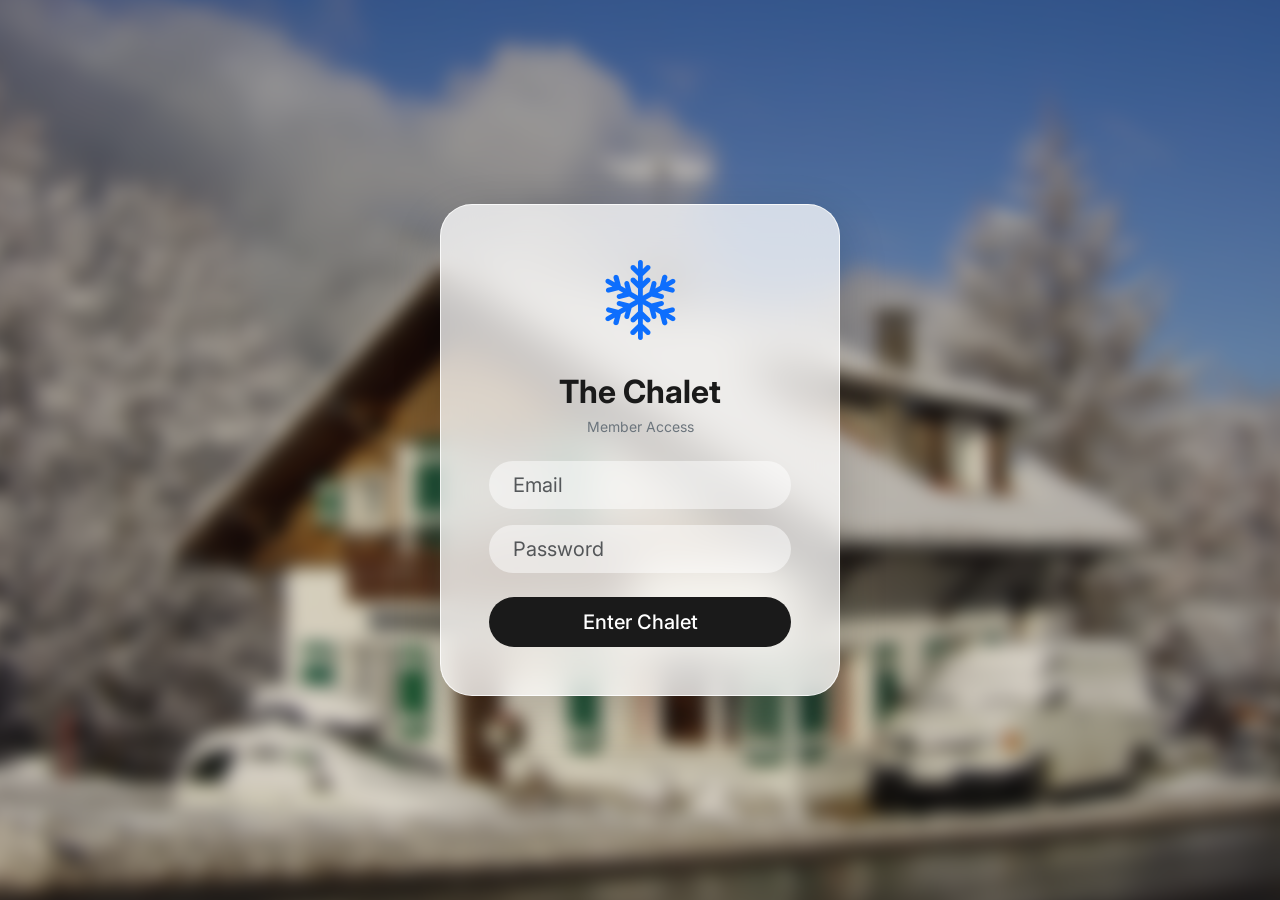
==== index.html @ aeef3623 "Added photos Added photos, formatted css" ====
<!DOCTYPE html>
<html lang="en">
<head>
    <meta charset="UTF-8">
    <meta name="viewport" content="width=device-width, initial-scale=1.0">
    <title>Chalet Manager</title>
    <link href="https://fonts.googleapis.com/css2?family=Inter:wght@300;400;600;800&display=swap" rel="stylesheet">
    <link href="https://cdn.jsdelivr.net/npm/bootstrap@5.3.2/dist/css/bootstrap.min.css" rel="stylesheet">
    <link rel="stylesheet" href="https://cdn.jsdelivr.net/npm/bootstrap-icons@1.11.1/font/bootstrap-icons.css">
    <script src='https://cdn.jsdelivr.net/npm/fullcalendar@6.1.10/index.global.min.js'></script>
    <link rel="stylesheet" href="style.css">
</head>
<body>

    <div id="login-screen" class="d-flex flex-column justify-content-center align-items-center min-vh-100">
        <div class="glass-panel p-5 rounded-5 shadow-lg text-center" style="max-width: 400px; width: 90%;">
            <div class="mb-4"><i class="bi bi-snow2 display-1 text-primary"></i></div>
            <h2 class="fw-bold mb-1">The Chalet</h2>
            <p class="text-secondary mb-4 small">Member Access</p>
            <form id="login-form">
                <input type="email" class="form-control form-control-lg border-0 bg-white bg-opacity-50 mb-3 rounded-pill px-4" id="loginEmail" placeholder="Email" required>
                <input type="password" class="form-control form-control-lg border-0 bg-white bg-opacity-50 mb-4 rounded-pill px-4" id="loginPassword" placeholder="Password" required>
                <button type="submit" class="btn btn-premium w-100 btn-lg">Enter Chalet</button>
            </form>
        </div>
    </div>

    <div id="dashboard" class="d-none min-vh-100 d-flex flex-column">
        
        <nav class="navbar navbar-expand-lg chalet-navbar sticky-top px-4 py-3 shadow-sm">
            <div class="container-fluid">
                <a class="navbar-brand fw-bold d-flex align-items-center gap-2" href="#">
                    <i class="bi bi-house-door-fill text-success"></i><span>The Chalet</span>
                </a>
                <button class="navbar-toggler border-0" type="button" data-bs-toggle="collapse" data-bs-target="#navbarNav">
                    <span class="navbar-toggler-icon"></span>
                </button>
                <div class="collapse navbar-collapse justify-content-end" id="navbarNav">
                    <ul class="navbar-nav align-items-center gap-3">
                        <li class="nav-item"><a class="nav-link active fw-bold" href="#" data-section="home">Home</a></li>
                        <li class="nav-item"><a class="nav-link fw-bold" href="#" data-section="issues">Board</a></li>
                        <li class="nav-item"><a class="nav-link fw-bold" href="#" data-section="calendar">Calendar</a></li>
                        <li class="nav-item"><a class="nav-link fw-bold" href="#" data-section="stock">Stockroom</a></li>
                        <li class="nav-item"><a class="nav-link fw-bold" href="#" data-section="gallery">Gallery</a></li>
                        <li class="nav-item d-none d-lg-block text-secondary small" id="user-display-email"></li>
                        <li class="nav-item"><button id="logout-button" class="btn btn-outline-dark rounded-pill px-4 btn-sm">Logout</button></li>
                    </ul>
                </div>
            </div>
        </nav>

        <main class="flex-grow-1 p-3 p-md-5">
            <div class="container-xl">
                
                <section id="home-section" class="dashboard-section active fade-in py-2">
                    <div class="hero-banner mb-5">
                        <div class="hero-bg-img"></div>
                        <div class="hero-content p-5">
                            <span class="badge bg-white bg-opacity-25 text-white border border-white border-opacity-50 rounded-pill px-3 py-2 mb-3 backdrop-blur">
                                <i class="bi bi-house-heart-fill me-2"></i>FAMILY PORTAL
                            </span>
                            <h1 class="display-4 fw-bold mb-2" id="welcome-title">Welcome Home.</h1>
                            <p class="lead opacity-75" style="max-width: 500px;">Check the house status, plan your next trip, or report an issue. The mountains are calling.</p>
                        </div>
                    </div>

                    <h5 class="fw-bold text-secondary mb-3 px-2">At a Glance</h5>
                    <div class="row g-4 mb-5">
                        <div class="col-md-6 col-lg-4">
                            <div class="card h-100 glass-panel border-0 cursor-pointer p-2 rounded-5" onclick="document.querySelector('[data-section=\'calendar\']').click()">
                                <div class="card-body p-4">
                                    <div class="widget-icon-box widget-trip"><i class="bi bi-calendar-event-fill"></i></div>
                                    <div id="widget-next-trip"><div class="spinner-border spinner-border-sm text-secondary" role="status"></div></div>
                                </div>
                            </div>
                        </div>

                        <div class="col-md-6 col-lg-4">
                            <div class="card h-100 glass-panel border-0 cursor-pointer p-2 rounded-5" onclick="document.querySelector('[data-section=\'stock\']').click()">
                                <div class="card-body p-4">
                                    <div class="widget-icon-box widget-stock"><i class="bi bi-box-seam-fill"></i></div>
                                    <div id="widget-status"><div class="spinner-border spinner-border-sm text-secondary" role="status"></div></div>
                                </div>
                            </div>
                        </div>

                        <div class="col-md-6 col-lg-4">
                            <div class="card h-100 glass-panel border-0 cursor-pointer p-2 rounded-5" onclick="document.querySelector('[data-section=\'issues\']').click()">
                                <div class="card-body p-4">
                                    <div class="widget-icon-box widget-issue"><i class="bi bi-tools"></i></div>
                                    <div id="widget-issues"><div class="spinner-border spinner-border-sm text-secondary" role="status"></div></div>
                                </div>
                            </div>
                        </div>
                    </div>

                    <div class="row g-4">
                        <div class="col-lg-8">
                            <div class="card glass-panel border-0 h-100 rounded-5 p-2">
                                <div class="card-body p-4">
                                    <div class="d-flex align-items-center gap-3 mb-4">
                                        <div class="bg-success bg-opacity-10 text-success rounded-circle p-2"><i class="bi bi-wifi fs-4"></i></div>
                                        <h4 class="fw-bold m-0">WiFi & Access</h4>
                                    </div>
                                    <div class="row g-3">
                                        <div class="col-md-6">
                                            <div class="bg-white bg-opacity-50 rounded-4 p-3 border border-white">
                                                <div class="small fw-bold text-secondary mb-1">NETWORK</div>
                                                <div class="fs-5 fw-bold text-dark">Chalet_Guest_5G</div>
                                            </div>
                                        </div>
                                        <div class="col-md-6">
                                            <div class="bg-white bg-opacity-50 rounded-4 p-3 border border-white d-flex justify-content-between align-items-center">
                                                <div>
                                                    <div class="small fw-bold text-secondary mb-1">PASSWORD</div>
                                                    <div class="fs-5 fw-bold font-monospace text-dark">Mountains2024!</div>
                                                </div>
                                                <button class="btn btn-white shadow-sm rounded-circle" onclick="navigator.clipboard.writeText('Mountains2024!')"><i class="bi bi-clipboard"></i></button>
                                            </div>
                                        </div>
                                    </div>
                                </div>
                            </div>
                        </div>

                        <div class="col-lg-4">
                            <div class="card shadow-sm border-0 h-100 rounded-5 overflow-hidden text-white" style="position: relative;">
                                <div style="position: absolute; top:0; left:0; width:100%; height:100%; background: url('photos/chalet2.jpg') center/cover;"></div>
                                <div style="position: absolute; top:0; left:0; width:100%; height:100%; background: linear-gradient(to top, rgba(0,0,0,0.8) 0%, rgba(0,0,0,0) 50%);"></div>
                                <div class="card-body p-4 d-flex flex-column justify-content-end" style="position: relative; z-index: 2;">
                                    <div class="bg-white rounded-circle d-flex align-items-center justify-content-center mb-3 shadow-sm" style="width: 48px; height: 48px;">
                                        <i class="bi bi-images fs-5 text-dark"></i>
                                    </div>
                                    <h3 class="fw-bold mb-1" style="text-shadow: 0 2px 4px rgba(0,0,0,0.5);">Family Gallery</h3>
                                    <p class="small opacity-75 mb-3">Relive the best moments from past trips.</p>
                                    <button class="btn btn-white text-dark rounded-pill fw-bold w-100" onclick="document.querySelector('[data-section=\'gallery\']').click()">Open Gallery</button>
                                </div>
                            </div>
                        </div>
                    </div>
                </section>

                <section id="issues-section" class="dashboard-section d-none fade-in">
                    <div class="d-flex justify-content-between align-items-center mb-5 glass-panel p-4 rounded-4">
                        <div><h2 class="fw-bold m-0">Community Board</h2><p class="text-secondary m-0 small">Vote on what matters most.</p></div>
                        <button class="btn btn-premium" data-bs-toggle="modal" data-bs-target="#addIssueModal"><i class="bi bi-plus-lg me-2"></i>New Report</button>
                    </div>
                    <div id="complaints-list" class="row g-4"></div>
                </section>

                <section id="calendar-section" class="dashboard-section d-none fade-in">
                    <div class="glass-panel p-4 rounded-5">
                        <div class="d-flex justify-content-between align-items-center mb-4">
                            <div><h2 class="fw-bold m-0">Trip Planner</h2><p class="text-secondary m-0 small">Click any trip to see details or edit.</p></div>
                            <button class="btn btn-premium" data-bs-toggle="modal" data-bs-target="#addTripModal"><i class="bi bi-calendar-plus me-2"></i>Book Dates</button>
                        </div>
                        <div id='calendar' class="bg-white rounded-4 p-3 shadow-sm"></div>
                    </div>
                </section>

                <section id="stock-section" class="dashboard-section d-none fade-in">
                    <div class="glass-panel p-4 rounded-5 mb-4 d-flex justify-content-between align-items-center flex-wrap gap-3">
                        <div>
                            <h2 class="fw-bold m-0">The Stockroom</h2>
                            <p class="text-secondary m-0 small">Update status and sign-off before leaving.</p>
                        </div>
                        <button id="btn-publish-report" onclick="window.publishHandover()" class="btn btn-dark rounded-pill px-4 py-2 shadow-sm" disabled>
                            <i class="bi bi-file-earmark-check me-2"></i>Sign-Off & Publish Report
                        </button>
                    </div>

                    <div id="readOnlyBanner" class="alert alert-warning border-0 bg-warning bg-opacity-10 text-warning-emphasis d-flex align-items-center gap-2 mb-4 d-none">
                        <i class="bi bi-lock-fill"></i>
                        <span class="small fw-bold">View Only. You must be checked-in on the Calendar to edit stock.</span>
                    </div>

                    <div class="row g-4 mb-5">
                        <div class="col-md-6">
                            <div class="card h-100 shadow-sm glass-panel border-0">
                                <div class="card-body p-4">
                                    <div class="d-flex align-items-center gap-3 mb-3">
                                        <div class="bg-primary bg-opacity-10 p-3 rounded-circle text-primary"><i class="bi bi-basket-fill fs-4"></i></div>
                                        <h4 class="fw-bold m-0">Laundry</h4>
                                    </div>
                                    <div class="form-check form-switch mb-3">
                                        <input class="form-check-input" type="checkbox" id="laundryToggle" style="width: 3em; height: 1.5em;" disabled>
                                        <label class="form-check-label ms-2 fw-bold pt-1" for="laundryToggle">Dirty Laundry Left?</label>
                                    </div>
                                    <div id="laundryLocationBox" class="d-none">
                                        <label class="small text-secondary fw-bold mb-1">WHERE IS IT?</label>
                                        <input type="text" id="laundryLocation" onchange="window.saveLaundry()" class="form-control bg-light border-0 rounded-4 p-3" placeholder="e.g. Blue bag in the hallway..." disabled>
                                    </div>
                                    <div id="laundryCleanMsg" class="text-success small fw-bold mt-2">
                                        <i class="bi bi-check-circle me-1"></i> No dirty laundry. House is clean.
                                    </div>
                                </div>
                            </div>
                        </div>

                        <div class="col-md-6">
                            <div class="card h-100 shadow-sm glass-panel border-0">
                                <div class="card-body p-4">
                                    <div class="d-flex align-items-center gap-3 mb-3">
                                        <div class="bg-success bg-opacity-10 p-3 rounded-circle text-success"><i class="bi bi-cup-hot-fill fs-4"></i></div>
                                        <h4 class="fw-bold m-0">Arrival Basics</h4>
                                    </div>
                                    <div class="d-flex gap-2 mb-3">
                                        <button onclick="window.togglePantry('tea')" id="btn-tea" class="btn btn-light flex-grow-1 py-2 rounded-4 border-0 shadow-sm text-secondary" disabled>
                                            <i class="bi bi-cup-hot me-1"></i> Tea/Coffee
                                        </button>
                                        <button onclick="window.togglePantry('meal')" id="btn-meal" class="btn btn-light flex-grow-1 py-2 rounded-4 border-0 shadow-sm text-secondary" disabled>
                                            <i class="bi bi-egg-fried me-1"></i> 1 Meal
                                        </button>
                                    </div>
                                    <label class="small text-secondary fw-bold mb-1">FOOD DETAILS</label>
                                    <textarea id="pantryDetails" onblur="window.savePantry()" class="form-control bg-light border-0 rounded-4 p-3 small" rows="2" placeholder="e.g. 500g Pasta, Tomato Sauce, 1L Milk..." disabled></textarea>
                                </div>
                            </div>
                        </div>

                        <div class="col-12">
                            <div class="card shadow-sm glass-panel border-0">
                                <div class="card-body p-4">
                                    <h5 class="fw-bold mb-4">Household Essentials</h5>
                                    <div class="row g-3" id="essentials-grid"></div>
                                </div>
                            </div>
                        </div>
                    </div>

                    <h4 class="fw-bold mb-3 px-2 mt-5">Previous Handovers</h4>
                    <div class="stream-wrapper position-relative">
                        <button id="scrollLeftBtn" class="scroll-btn left hidden" onclick="window.scrollStream(-1)">
                            <i class="bi bi-chevron-left text-dark"></i>
                        </button>
                        <div id="handover-list" class="card-stream-container"></div>
                        <button id="scrollRightBtn" class="scroll-btn right" onclick="window.scrollStream(1)">
                            <i class="bi bi-chevron-right text-dark"></i>
                        </button>
                    </div>
                </section>

                <section id="gallery-section" class="dashboard-section d-none fade-in">
                    <div class="glass-panel p-4 rounded-5 mb-3 d-flex justify-content-between align-items-center flex-wrap gap-3">
                        <div>
                            <h2 class="fw-bold m-0">Family Moments</h2>
                            <p class="text-secondary m-0 small">The best memories from the mountains.</p>
                        </div>
                        <a href="https://www.dropbox.com/" target="_blank" class="btn btn-premium rounded-pill px-4">
                            <i class="bi bi-cloud-arrow-down-fill me-2"></i>Full Archive
                        </a>
                    </div>

                    <div class="gallery-grid">
                        
                        <div class="gallery-item" onclick="openLightbox('photos/IMG_1047.jpg', '')">
                            <img src="photos/IMG_1047.jpg" alt="Gallery Photo" loading="lazy">
                            <div class="gallery-overlay"><i class="bi bi-arrows-angle-expand fs-2 text-white drop-shadow"></i></div>
                        </div>

                        <div class="gallery-item" onclick="openLightbox('photos/Sue+Alex.jpg', '')">
                            <img src="photos/Sue+Alex.jpg" alt="Gallery Photo" loading="lazy">
                            <div class="gallery-overlay"><i class="bi bi-arrows-angle-expand fs-2 text-white drop-shadow"></i></div>
                        </div>

                        <div class="gallery-item" onclick="openLightbox('photos/Cheers.jpg', '')">
                            <img src="photos/Cheers.jpg" alt="Gallery Photo" loading="lazy">
                            <div class="gallery-overlay"><i class="bi bi-arrows-angle-expand fs-2 text-white drop-shadow"></i></div>
                        </div>

                        <div class="gallery-item" onclick="openLightbox('photos/DSC01510.jpg', '')">
                            <img src="photos/DSC01510.jpg" alt="Gallery Photo" loading="lazy">
                            <div class="gallery-overlay"><i class="bi bi-arrows-angle-expand fs-2 text-white drop-shadow"></i></div>
                        </div>

                        <div class="gallery-item" onclick="openLightbox('photos/5_boys_on_sofa.jpg', '')">
                            <img src="photos/5_boys_on_sofa.jpg" alt="Gallery Photo" loading="lazy">
                            <div class="gallery-overlay"><i class="bi bi-arrows-angle-expand fs-2 text-white drop-shadow"></i></div>
                        </div>

                        <div class="gallery-item" onclick="openLightbox('photos/IMG_6524.jpg', '')">
                            <img src="photos/IMG_6524.jpg" alt="Gallery Photo" loading="lazy">
                            <div class="gallery-overlay"><i class="bi bi-arrows-angle-expand fs-2 text-white drop-shadow"></i></div>
                        </div>

                        <div class="gallery-item" onclick="openLightbox('photos/P7260028.jpg', '')">
                            <img src="photos/P7260028.jpg" alt="Gallery Photo" loading="lazy">
                            <div class="gallery-overlay"><i class="bi bi-arrows-angle-expand fs-2 text-white drop-shadow"></i></div>
                        </div>

                        <div class="gallery-item" onclick="openLightbox('photos/IMG_3386.jpg', '')">
                            <img src="photos/IMG_3386.jpg" alt="Gallery Photo" loading="lazy">
                            <div class="gallery-overlay"><i class="bi bi-arrows-angle-expand fs-2 text-white drop-shadow"></i></div>
                        </div>

                        <div class="gallery-item" onclick="openLightbox('photos/2_little_monkeys.jpg', '')">
                            <img src="photos/2_little_monkeys.jpg" alt="Gallery Photo" loading="lazy">
                            <div class="gallery-overlay"><i class="bi bi-arrows-angle-expand fs-2 text-white drop-shadow"></i></div>
                        </div>

                        <div class="gallery-item" onclick="openLightbox('photos/Xmas3.jpg', '')">
                            <img src="photos/Xmas3.jpg" alt="Gallery Photo" loading="lazy">
                            <div class="gallery-overlay"><i class="bi bi-arrows-angle-expand fs-2 text-white drop-shadow"></i></div>
                        </div>

                        <div class="gallery-item" onclick="openLightbox('photos/DSC01992.jpg', '')">
                            <img src="photos/DSC01992.jpg" alt="Gallery Photo" loading="lazy">
                            <div class="gallery-overlay"><i class="bi bi-arrows-angle-expand fs-2 text-white drop-shadow"></i></div>
                        </div>

                        <div class="gallery-item" onclick="openLightbox('photos/P4070399.jpg', '')">
                            <img src="photos/P4070399.jpg" alt="Gallery Photo" loading="lazy">
                            <div class="gallery-overlay"><i class="bi bi-arrows-angle-expand fs-2 text-white drop-shadow"></i></div>
                        </div>

                        <div class="gallery-item" onclick="openLightbox('photos/IMG_3560.jpg', '')">
                            <img src="photos/IMG_3560.jpg" alt="Gallery Photo" loading="lazy">
                            <div class="gallery-overlay"><i class="bi bi-arrows-angle-expand fs-2 text-white drop-shadow"></i></div>
                        </div>

                        <div class="gallery-item" onclick="openLightbox('photos/11A_0015.jpg', '')">
                            <img src="photos/11A_0015.jpg" alt="Gallery Photo" loading="lazy">
                            <div class="gallery-overlay"><i class="bi bi-arrows-angle-expand fs-2 text-white drop-shadow"></i></div>
                        </div>

                        <div class="gallery-item" onclick="openLightbox('photos/Picnic3.jpg', '')">
                            <img src="photos/Picnic3.jpg" alt="Gallery Photo" loading="lazy">
                            <div class="gallery-overlay"><i class="bi bi-arrows-angle-expand fs-2 text-white drop-shadow"></i></div>
                        </div>

                        <div class="gallery-item" onclick="openLightbox('photos/P1020435.jpg', '')">
                            <img src="photos/P1020435.jpg" alt="Gallery Photo" loading="lazy">
                            <div class="gallery-overlay"><i class="bi bi-arrows-angle-expand fs-2 text-white drop-shadow"></i></div>
                        </div>

                        <div class="gallery-item" onclick="openLightbox('photos/IMG_6538.jpg', '')">
                            <img src="photos/IMG_6538.jpg" alt="Gallery Photo" loading="lazy">
                            <div class="gallery-overlay"><i class="bi bi-arrows-angle-expand fs-2 text-white drop-shadow"></i></div>
                        </div>

                        <div class="gallery-item" onclick="openLightbox('photos/DSC02026.jpg', '')">
                            <img src="photos/DSC02026.jpg" alt="Gallery Photo" loading="lazy">
                            <div class="gallery-overlay"><i class="bi bi-arrows-angle-expand fs-2 text-white drop-shadow"></i></div>
                        </div>

                    </div>
                </section>

            </div> </main>
    </div>

    <div class="modal fade" id="addTripModal" tabindex="-1" aria-hidden="true">
        <div class="modal-dialog modal-dialog-centered">
            <div class="modal-content border-0 shadow-lg rounded-5 glass-panel bg-white">
                <div class="modal-header border-0 pb-0 pt-4 px-4">
                    <h4 class="modal-title fw-bold">Plan a Trip</h4>
                    <button type="button" class="btn-close" data-bs-dismiss="modal"></button>
                </div>
                <div class="modal-body p-4">
                    <form id="booking-form">
                        <div class="mb-3"><label class="form-label small fw-bold text-secondary">WHO IS GOING?</label><input type="text" class="form-control bg-light border-0 rounded-4 p-3" id="tripTitle" placeholder="e.g. Thomas + 4 Friends" required></div>
                        <div class="row g-2 mb-3">
                            <div class="col-6"><label class="form-label small fw-bold text-secondary">ARRIVAL DATE</label><input type="date" class="form-control bg-light border-0 rounded-4 p-3" id="tripStart" required></div>
                            <div class="col-6"><label class="form-label small fw-bold text-secondary">DEPARTURE DATE</label><input type="date" class="form-control bg-light border-0 rounded-4 p-3" id="tripEnd" required></div>
                        </div>
                        <div class="mb-3"><label class="form-label small fw-bold text-secondary">ARRIVAL TIME (e.g. 14:00)</label><input type="text" class="form-control bg-light border-0 rounded-4 p-3" id="tripArrival" placeholder="14:00"></div>
                        <div class="mb-4"><label class="form-label small fw-bold text-secondary">DEPARTURE TIME (e.g. 10:00)</label><input type="text" class="form-control bg-light border-0 rounded-4 p-3" id="tripDeparture" placeholder="10:00"></div>
                        <button type="submit" class="btn btn-premium w-100 rounded-4 py-3">Confirm Booking</button>
                    </form>
                </div>
            </div>
        </div>
    </div>

    <div class="modal fade" id="viewTripModal" tabindex="-1" aria-hidden="true">
        <div class="modal-dialog modal-dialog-centered">
            <div class="modal-content border-0 shadow-lg rounded-5 glass-panel bg-white">
                <div class="modal-header border-0 pb-0 pt-4 px-4">
                    <h4 class="modal-title fw-bold">Trip Details</h4>
                    <button type="button" class="btn-close" data-bs-dismiss="modal"></button>
                </div>
                <div class="modal-body p-4">
                    <div id="viewTripContent"></div>
                    <div id="tripControls" class="mt-4 pt-3 border-top d-none">
                        <button id="deleteTripBtn" class="btn btn-danger w-100 rounded-4">Cancel Trip (Delete)</button>
                    </div>
                </div>
            </div>
        </div>
    </div>

    <div class="modal fade" id="addIssueModal" tabindex="-1" aria-hidden="true">
        <div class="modal-dialog modal-dialog-centered">
            <div class="modal-content border-0 shadow-lg rounded-5 glass-panel bg-white">
                <div class="modal-header border-0 pb-0 pt-4 px-4"><h4 class="modal-title fw-bold">New Issue</h4><button type="button" class="btn-close" data-bs-dismiss="modal"></button></div>
                <div class="modal-body p-4">
                    <form id="complaint-form">
                        <div class="mb-3"><label class="form-label small fw-bold text-secondary">TITLE</label><input type="text" class="form-control bg-light border-0 rounded-4 p-3" id="complaintTitle" required></div>
                        <div class="mb-3"><label class="form-label small fw-bold text-secondary">PHOTO</label><input type="file" class="form-control bg-light border-0 rounded-4 p-3" id="complaintFile" accept="image/*"></div>
                        <div class="mb-3"><label class="form-label small fw-bold text-secondary">CATEGORY</label><select class="form-select bg-light border-0 rounded-4 p-3" id="complaintCategory" required><option value="Heating">Heating</option><option value="Plumbing">Plumbing</option><option value="Electrical">Electrical</option><option value="Other">Other</option></select></div>
                        <div class="mb-3"><label class="form-label small fw-bold text-secondary">DESCRIPTION</label><textarea class="form-control bg-light border-0 rounded-4 p-3" id="complaintDescription" rows="3" required></textarea></div>
                        <div class="form-check mb-4"><input class="form-check-input" type="checkbox" id="anonymousCheck"><label class="form-check-label text-secondary" for="anonymousCheck">Post Anonymously</label></div>
                        <button type="submit" class="btn btn-premium w-100 rounded-4 py-3">Publish Report</button>
                    </form>
                </div>
            </div>
        </div>
    </div>

    <div id="lightbox" class="lightbox-modal" onclick="closeLightbox()">
        <button class="lightbox-close"><i class="bi bi-x-lg"></i></button>
        <img id="lightbox-img" src="" alt="">
        <div id="lightbox-caption" class="lightbox-caption-text"></div>
    </div>

    <script src="https://cdn.jsdelivr.net/npm/bootstrap@5.3.2/dist/js/bootstrap.bundle.min.js"></script>
    <script type="module" src="./js/main.js"></script>
</body>
</html>
---- style.css ----
@import url('https://fonts.googleapis.com/css2?family=Inter:wght@300;400;500;600;800&display=swap');

:root {
    --glass-bg: rgba(255, 255, 255, 0.75);
    --glass-border: rgba(255, 255, 255, 0.8);
    --glass-shadow: 0 8px 32px 0 rgba(31, 38, 135, 0.07);
}

/* 1. GLOBAL BODY */
body {
    font-family: 'Inter', sans-serif;
    color: #1a1a1a;
    background: radial-gradient(circle at 0% 0%, #eef2f3, #e0e7ff);
    background-attachment: fixed;
    min-height: 100vh;
    position: relative;
    overflow-x: hidden;
}

/* 2. LOGIN SCREEN */
#login-screen { position: relative; overflow: hidden; min-height: 100vh; }

#login-screen::before {
    content: ""; position: absolute; top: 0; left: 0; width: 100%; height: 100%;
    background: url('photos/chalet2.jpg') no-repeat; background-position: 50% 90%; background-size: cover;
    filter: blur(8px); transform: scale(1.1); z-index: -1;
}

/* 3. REFINED GLASS UI */
.glass-panel {
    background: var(--glass-bg);
    backdrop-filter: blur(20px); -webkit-backdrop-filter: blur(20px);
    border: 1px solid var(--glass-border);
    box-shadow: var(--glass-shadow);
    transition: transform 0.2s ease, box-shadow 0.2s ease;
}

.glass-panel.cursor-pointer:hover {
    transform: translateY(-5px);
    background: rgba(255, 255, 255, 0.85);
    box-shadow: 0 15px 40px rgba(0,0,0,0.12);
    border-color: #fff;
}

/* Floating Navbar */
.chalet-navbar {
    background: rgba(255, 255, 255, 0.8) !important;
    backdrop-filter: blur(15px);
    border-bottom: 1px solid rgba(255,255,255,0.5);
    margin: 20px; border-radius: 24px;
    box-shadow: 0 4px 20px rgba(0,0,0,0.05);
}

/* Cleaner Hamburger Menu */
.navbar-toggler { border: none; padding: 0; }
.navbar-toggler:focus { box-shadow: none; }
.navbar-toggler-icon {
    background-image: url("data:image/svg+xml,%3csvg xmlns='http://www.w3.org/2000/svg' viewBox='0 0 30 30'%3e%3cpath stroke='rgba(0, 0, 0, 0.8)' stroke-linecap='round' stroke-miterlimit='10' stroke-width='2.5' d='M4 7h22M4 15h22M4 23h22'/%3e%3c/svg%3e");
}

.btn-premium { 
    background: #1a1a1a; color: white; border-radius: 50px; 
    padding: 10px 24px; font-weight: 500; border: none; transition: all 0.3s; 
}
.btn-premium:hover { background: #333; transform: scale(1.02); }

/* 4. HOME & HERO BANNER */
.hero-banner {
    position: relative; overflow: hidden; border-radius: 32px;
    color: white; background: #1a1a1a; box-shadow: 0 20px 40px -10px rgba(0,0,0,0.3);
}

.hero-bg-img {
    position: absolute; top: 0; left: 0; width: 100%; height: 100%;
    background: url('photos/chalet3.jpg') center/cover no-repeat;
    opacity: 0.6; transition: transform 10s ease;
    transform: scale(1.1) rotate(1.5deg); 
}

.hero-banner:hover .hero-bg-img { transform: scale(1.15) rotate(1.5deg); }

.hero-content {
    position: relative; z-index: 2;
    background: linear-gradient(to top, rgba(0,0,0,0.8), transparent);
}

/* Widget Colors */
.widget-icon-box {
    width: 50px; height: 50px; border-radius: 16px;
    display: flex; align-items: center; justify-content: center;
    font-size: 1.5rem; margin-bottom: 1rem;
}
.widget-trip { background: #e0f2fe; color: #0284c7; } 
.widget-stock { background: #fce7f3; color: #db2777; } 
.widget-issue { background: #fef3c7; color: #d97706; } 

/* 5. ISSUE CARDS */
.issue-card {
    border-radius: 24px;
    transition: transform 0.3s cubic-bezier(0.34, 1.56, 0.64, 1), box-shadow 0.3s ease;
    border: none; overflow: hidden;
    background: rgba(255, 255, 255, 0.85); backdrop-filter: blur(10px);
}
.issue-card:hover { transform: translateY(-5px); box-shadow: 0 20px 40px rgba(0,0,0,0.15); z-index: 10; }
.card-img-top { height: 220px; object-fit: cover; }
.photo-placeholder { height: 220px; background: linear-gradient(135deg, #e0e7ff 0%, #f3f4f6 100%); display: flex; align-items: center; justify-content: center; font-size: 3rem; color: #fff; }

/* 6. CALENDAR STYLES - THE "APPLE" OVERHAUL */
#calendar { 
    font-family: 'Inter', sans-serif; min-height: 700px;
    background: white; border-radius: 24px; padding: 20px;
    box-shadow: 0 10px 30px rgba(0,0,0,0.05);
}

.fc-header-toolbar { margin-bottom: 2rem !important; }
.fc-toolbar-title { font-weight: 800 !important; font-size: 1.75rem !important; letter-spacing: -0.03em; color: #1a1a1a; }
.fc-button-primary { 
    background-color: #f1f5f9 !important; color: #1a1a1a !important;
    border: none !important; border-radius: 12px !important; 
    text-transform: capitalize; padding: 10px 20px !important; font-weight: 600 !important; 
    box-shadow: none !important; transition: all 0.2s ease;
}
.fc-button-primary:hover { background-color: #e2e8f0 !important; }
.fc-button-active { background-color: #1a1a1a !important; color: white !important; }

.fc-theme-standard td, .fc-theme-standard th { border: none !important; border-bottom: 1px solid #f1f3f5 !important; }
.fc-theme-standard .fc-scrollgrid { border: none !important; }
.fc-scrollgrid-section-header td { border-bottom: none !important; }

.fc-col-header-cell-cushion { color: #9ca3af; font-weight: 700; text-transform: uppercase; font-size: 0.75rem; letter-spacing: 1px; padding: 20px 0 10px 0 !important; }
.fc-daygrid-day-frame { padding: 5px; min-height: 100px !important; }
.fc-daygrid-day-top { justify-content: center !important; flex-direction: row; }
.fc-daygrid-day-number { 
    color: #1a1a1a; font-weight: 600; font-size: 0.9rem;
    width: 32px; height: 32px; display: flex; align-items: center; justify-content: center;
    border-radius: 50%; margin-bottom: 4px;
}

.fc-day-today .fc-daygrid-day-number { background-color: #1a1a1a; color: white; }
.fc-day-today { background: transparent !important; }

.trip-event-main {
    border: none !important; border-radius: 6px !important; 
    box-shadow: 0 2px 5px rgba(0,0,0,0.05); padding: 6px 8px; 
    margin: 2px 4px !important; font-size: 0.8rem !important; font-weight: 600;
}
.fc-h-event { background: transparent; border: none; }
.logistics-event .fc-event-main { background: #f1f5f9; color: #475569; padding: 4px 8px; border-radius: 6px; }

/* 7. STOCKROOM - HORIZONTAL STREAM */
.stream-wrapper { position: relative; display: flex; align-items: center; }

.card-stream-container {
    display: flex; overflow-x: auto; padding: 1rem 5px 2rem 5px; 
    scroll-snap-type: x mandatory; scroll-behavior: smooth;
    -ms-overflow-style: none; scrollbar-width: none; 
}
.card-stream-container::-webkit-scrollbar { display: none; }

.report-card-wrapper {
    min-width: 450px; max-width: 450px;
    scroll-snap-align: start; flex-shrink: 0;
    margin-right: 20px; padding-bottom: 10px;
}

.scroll-btn {
    position: absolute; z-index: 100;
    width: 45px; height: 45px; border-radius: 50%;
    border: 1px solid rgba(0,0,0,0.1); background: white;
    box-shadow: 0 4px 12px rgba(0,0,0,0.15);
    display: flex; align-items: center; justify-content: center;
    cursor: pointer; transition: opacity 0.3s ease, transform 0.2s ease; opacity: 0.9;
}
.scroll-btn:hover { transform: scale(1.1); background: #f8f9fa; opacity: 1; }
.scroll-btn.left { left: -22px; }
.scroll-btn.right { right: -22px; }
.scroll-btn.hidden { opacity: 0; pointer-events: none; }

.pro-card {
    background: rgba(255, 255, 255, 0.9); backdrop-filter: blur(12px);
    transition: transform 0.3s ease, box-shadow 0.3s ease;
}
.pro-card:hover { transform: translateY(-5px); box-shadow: 0 15px 40px rgba(0,0,0,0.1); }

.pantry-note-box {
    background: #f8f9fa; border-radius: 16px; padding: 16px;
    font-size: 0.9rem; color: #495057; margin-top: 15px; line-height: 1.5; border: none;
}
.status-pill { display: inline-flex; align-items: center; gap: 8px; padding: 8px 16px; border-radius: 50px; font-weight: 700; font-size: 0.8rem; letter-spacing: 0.5px; text-transform: uppercase; }
.badge-pill-text { font-weight: 600; font-size: 0.8rem; padding: 6px 12px; border-radius: 20px; display: inline-flex; align-items: center; gap: 6px; }

/* --- GALLERY MASONRY (Pinterest Style) --- */
.gallery-grid {
    column-count: 3; 
    column-gap: 20px; /* Space between columns */
    margin-top: 20px; /* Tightens space to header */
}

.gallery-item {
    break-inside: avoid; /* Prevents split across columns */
    margin-bottom: 20px; /* Space between items vertically */
    position: relative; border-radius: 16px; overflow: hidden; cursor: pointer;
    background: #e9ecef; box-shadow: 0 4px 10px rgba(0,0,0,0.1);
    transition: transform 0.3s ease;
    -webkit-mask-image: -webkit-radial-gradient(white, black); /* Fix for webkit */
}

.gallery-item img {
    width: 100%; height: auto; /* KEY: Keeps original aspect ratio (No Cropping) */
    display: block; transition: transform 0.5s ease;
}

.gallery-item:hover { transform: translateY(-4px); box-shadow: 0 10px 25px rgba(0,0,0,0.15); }
.gallery-item:hover img { transform: scale(1.03); }

.gallery-overlay {
    position: absolute; top: 0; left: 0; width: 100%; height: 100%;
    background: rgba(0,0,0,0.1); opacity: 0; transition: opacity 0.3s ease;
    display: flex; align-items: center; justify-content: center;
}
.gallery-item:hover .gallery-overlay { opacity: 1; }

/* --- LIGHTBOX (Hidden by default) --- */
.lightbox-modal {
    position: fixed; top: 0; left: 0; width: 100%; height: 100%;
    background: rgba(0, 0, 0, 0.95); z-index: 9999;
    display: none; align-items: center; justify-content: center; flex-direction: column;
}

.lightbox-modal.active { display: flex; animation: fadeIn 0.2s; }
@keyframes fadeIn { from { opacity: 0; } to { opacity: 1; } }

.lightbox-modal img {
    max-width: 95vw; max-height: 90vh;
    border-radius: 4px; box-shadow: 0 0 50px rgba(0,0,0,0.5);
}

.lightbox-close {
    position: absolute; top: 30px; right: 30px;
    background: rgba(255,255,255,0.2); border: none; color: white;
    font-size: 1.5rem; width: 50px; height: 50px; border-radius: 50%; cursor: pointer;
}
.lightbox-caption-text { color: white; margin-top: 15px; font-size: 1.1rem; opacity: 0.8; }

/* 8. MOBILE OPTIMIZATIONS (Consolidated) */
@media (max-width: 768px) {
    /* Navbar */
    .chalet-navbar { margin: 10px; border-radius: 16px; }
    
    /* Hero */
    .hero-content { padding: 2rem !important; }
    h1.display-4 { font-size: 2.5rem; }

    /* Calendar */
    #calendar { padding: 10px; min-height: auto; }
    .fc-header-toolbar { flex-direction: column; gap: 15px; margin-bottom: 1.5rem !important; }
    .fc-toolbar-chunk { width: 100%; display: flex; justify-content: center; }
    .fc-col-header-cell-cushion { font-size: 0.65rem; letter-spacing: 0; }
    .logistics-event { display: none !important; }

    /* Stockroom */
    .report-card-wrapper { min-width: 85vw; max-width: 85vw; margin-right: 15px; }
    .card-stream-container { padding-left: 20px; padding-right: 20px; }
    .scroll-btn { display: none; } 

    /* Gallery Mobile */
    .gallery-grid { column-count: 1; } 

    /* General */
    .glass-panel { padding: 1rem !important; }
    .container-xl { padding-left: 15px !important; padding-right: 15px !important; }
}
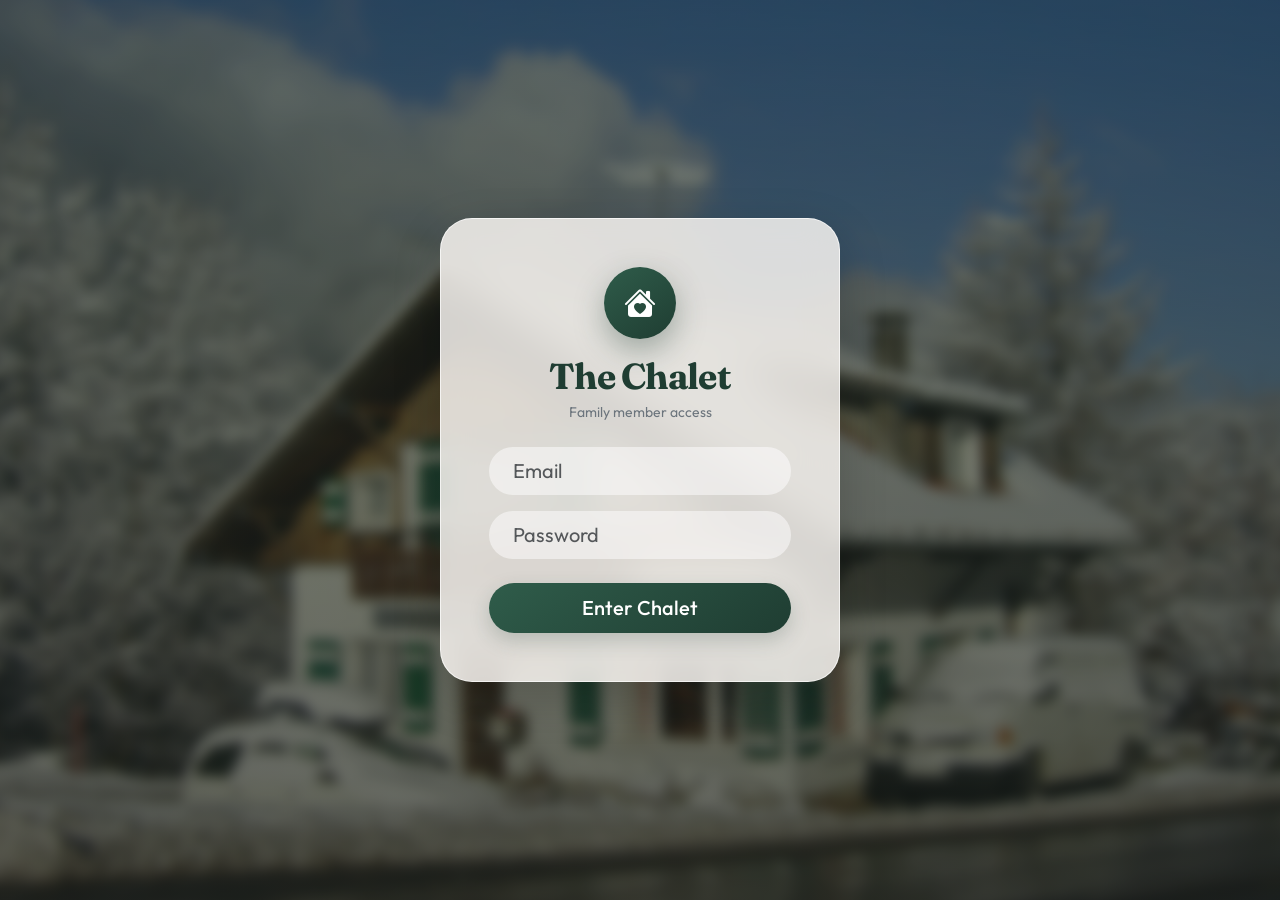
==== commit 0a165b08: "Ship branded emails, weather, and portal polish for family use. Adds Météo-France AROME weather for " ====
--- a/index.html
+++ b/index.html
@@ -3,20 +3,22 @@
 <head>
     <meta charset="UTF-8">
     <meta name="viewport" content="width=device-width, initial-scale=1.0">
-    <title>Chalet Manager</title>
-    <link href="https://fonts.googleapis.com/css2?family=Inter:wght@300;400;600;800&display=swap" rel="stylesheet">
+    <title>The Chalet</title>
+    <link href="https://fonts.googleapis.com/css2?family=Fraunces:opsz,wght@9..144,500;9..144,600;9..144,700&family=Outfit:wght@300;400;500;600;700&display=swap" rel="stylesheet">
     <link href="https://cdn.jsdelivr.net/npm/bootstrap@5.3.2/dist/css/bootstrap.min.css" rel="stylesheet">
     <link rel="stylesheet" href="https://cdn.jsdelivr.net/npm/bootstrap-icons@1.11.1/font/bootstrap-icons.css">
-    <script src='https://cdn.jsdelivr.net/npm/fullcalendar@6.1.10/index.global.min.js'></script>
+    <script src="https://cdn.jsdelivr.net/npm/fullcalendar@6.1.10/index.global.min.js"></script>
+    <script src="https://cdn.jsdelivr.net/npm/sweetalert2@11"></script>
+    <script src="https://cdn.jsdelivr.net/npm/browser-image-compression@2.0.2/dist/browser-image-compression.js"></script>
     <link rel="stylesheet" href="style.css">
 </head>
 <body>
 
     <div id="login-screen" class="d-flex flex-column justify-content-center align-items-center min-vh-100">
         <div class="glass-panel p-5 rounded-5 shadow-lg text-center" style="max-width: 400px; width: 90%;">
-            <div class="mb-4"><i class="bi bi-snow2 display-1 text-primary"></i></div>
+            <div class="login-mark"><i class="bi bi-house-heart-fill"></i></div>
             <h2 class="fw-bold mb-1">The Chalet</h2>
-            <p class="text-secondary mb-4 small">Member Access</p>
+            <p class="text-secondary mb-4 small">Family member access</p>
             <form id="login-form">
                 <input type="email" class="form-control form-control-lg border-0 bg-white bg-opacity-50 mb-3 rounded-pill px-4" id="loginEmail" placeholder="Email" required>
                 <input type="password" class="form-control form-control-lg border-0 bg-white bg-opacity-50 mb-4 rounded-pill px-4" id="loginPassword" placeholder="Password" required>
@@ -29,20 +31,34 @@
         
         <nav class="navbar navbar-expand-lg chalet-navbar sticky-top px-4 py-3 shadow-sm">
             <div class="container-fluid">
-                <a class="navbar-brand fw-bold d-flex align-items-center gap-2" href="#">
-                    <i class="bi bi-house-door-fill text-success"></i><span>The Chalet</span>
+                <a class="navbar-brand fw-bold d-flex align-items-center gap-2" href="#" data-section="home">
+                    <i class="bi bi-house-door-fill"></i><span>The Chalet</span>
                 </a>
                 <button class="navbar-toggler border-0" type="button" data-bs-toggle="collapse" data-bs-target="#navbarNav">
                     <span class="navbar-toggler-icon"></span>
                 </button>
                 <div class="collapse navbar-collapse justify-content-end" id="navbarNav">
-                    <ul class="navbar-nav align-items-center gap-3">
-                        <li class="nav-item"><a class="nav-link active fw-bold" href="#" data-section="home">Home</a></li>
-                        <li class="nav-item"><a class="nav-link fw-bold" href="#" data-section="issues">Board</a></li>
-                        <li class="nav-item"><a class="nav-link fw-bold" href="#" data-section="calendar">Calendar</a></li>
-                        <li class="nav-item"><a class="nav-link fw-bold" href="#" data-section="stock">Stockroom</a></li>
-                        <li class="nav-item"><a class="nav-link fw-bold" href="#" data-section="gallery">Gallery</a></li>
-                        <li class="nav-item d-none d-lg-block text-secondary small" id="user-display-email"></li>
+                    <ul class="navbar-nav align-items-lg-center gap-1 gap-lg-2">
+                        <li class="nav-item">
+                            <a class="nav-link active fw-bold" href="#" data-section="home">Home</a>
+                        </li>
+                        <li class="nav-item dropdown">
+                            <a class="nav-link dropdown-toggle fw-bold" href="#" data-bs-toggle="dropdown" data-nav-group="stay" aria-expanded="false">Stay</a>
+                            <ul class="dropdown-menu dropdown-menu-end chalet-dropdown">
+                                <li><a class="dropdown-item" href="#" data-section="calendar"><i class="bi bi-calendar3 me-2"></i>Calendar</a></li>
+                                <li><a class="dropdown-item" href="#" data-section="weather"><i class="bi bi-cloud-sun me-2"></i>Weather</a></li>
+                                <li><a class="dropdown-item" href="#" data-section="stock"><i class="bi bi-box-seam me-2"></i>Stockroom</a></li>
+                            </ul>
+                        </li>
+                        <li class="nav-item dropdown">
+                            <a class="nav-link dropdown-toggle fw-bold" href="#" data-bs-toggle="dropdown" data-nav-group="family" aria-expanded="false">Family</a>
+                            <ul class="dropdown-menu dropdown-menu-end chalet-dropdown">
+                                <li><a class="dropdown-item" href="#" data-section="issues"><i class="bi bi-clipboard2-pulse me-2"></i>Board</a></li>
+                                <li><a class="dropdown-item" href="#" data-section="gallery"><i class="bi bi-images me-2"></i>Gallery</a></li>
+                                <li><a class="dropdown-item" href="#" data-section="leaderboard"><i class="bi bi-trophy me-2"></i>Leaderboard</a></li>
+                            </ul>
+                        </li>
+                        <li class="nav-item d-none d-lg-block text-secondary small ps-lg-2" id="user-display-email"></li>
                         <li class="nav-item"><button id="logout-button" class="btn btn-outline-dark rounded-pill px-4 btn-sm">Logout</button></li>
                     </ul>
                 </div>
@@ -64,9 +80,9 @@
                         </div>
                     </div>
 
-                    <h5 class="fw-bold text-secondary mb-3 px-2">At a Glance</h5>
+                    <p class="section-label mb-3 px-2">At a glance</p>
                     <div class="row g-4 mb-5">
-                        <div class="col-md-6 col-lg-4">
+                        <div class="col-md-6 col-lg-3">
                             <div class="card h-100 glass-panel border-0 cursor-pointer p-2 rounded-5" onclick="document.querySelector('[data-section=\'calendar\']').click()">
                                 <div class="card-body p-4">
                                     <div class="widget-icon-box widget-trip"><i class="bi bi-calendar-event-fill"></i></div>
@@ -75,7 +91,16 @@
                             </div>
                         </div>
 
-                        <div class="col-md-6 col-lg-4">
+                        <div class="col-md-6 col-lg-3">
+                            <div class="card h-100 glass-panel border-0 cursor-pointer p-2 rounded-5" onclick="document.querySelector('[data-section=\'weather\']').click()">
+                                <div class="card-body p-4">
+                                    <div class="widget-icon-box widget-weather"><i class="bi bi-cloud-sun-fill"></i></div>
+                                    <div id="widget-weather"><div class="spinner-border spinner-border-sm text-secondary" role="status"></div></div>
+                                </div>
+                            </div>
+                        </div>
+
+                        <div class="col-md-6 col-lg-3">
                             <div class="card h-100 glass-panel border-0 cursor-pointer p-2 rounded-5" onclick="document.querySelector('[data-section=\'stock\']').click()">
                                 <div class="card-body p-4">
                                     <div class="widget-icon-box widget-stock"><i class="bi bi-box-seam-fill"></i></div>
@@ -84,11 +109,46 @@
                             </div>
                         </div>
 
-                        <div class="col-md-6 col-lg-4">
+                        <div class="col-md-6 col-lg-3">
                             <div class="card h-100 glass-panel border-0 cursor-pointer p-2 rounded-5" onclick="document.querySelector('[data-section=\'issues\']').click()">
                                 <div class="card-body p-4">
                                     <div class="widget-icon-box widget-issue"><i class="bi bi-tools"></i></div>
                                     <div id="widget-issues"><div class="spinner-border spinner-border-sm text-secondary" role="status"></div></div>
+                                </div>
+                            </div>
+                        </div>
+                    </div>
+
+                    <div class="row g-4 mb-5">
+                        <div class="col-lg-5">
+                            <div class="card glass-panel border-0 h-100 rounded-5 p-2 cursor-pointer" onclick="document.querySelector('[data-section=\'stock\']').click()">
+                                <div class="card-body p-4">
+                                    <div class="d-flex align-items-center gap-3 mb-3">
+                                        <div class="widget-icon-box widget-stock mb-0"><i class="bi bi-cart3"></i></div>
+                                        <div>
+                                            <h4 class="fw-bold m-0">Shopping list</h4>
+                                            <p class="text-secondary small m-0">Empty basics from the stockroom</p>
+                                        </div>
+                                    </div>
+                                    <div id="shopping-list-widget">
+                                        <div class="spinner-border spinner-border-sm text-secondary" role="status"></div>
+                                    </div>
+                                </div>
+                            </div>
+                        </div>
+                        <div class="col-lg-7">
+                            <div class="card glass-panel border-0 h-100 rounded-5 p-2">
+                                <div class="card-body p-4">
+                                    <div class="d-flex align-items-center gap-3 mb-3">
+                                        <div class="widget-icon-box widget-board mb-0"><i class="bi bi-chat-quote-fill"></i></div>
+                                        <div>
+                                            <h4 class="fw-bold m-0">From the last handover</h4>
+                                            <p class="text-secondary small m-0">Note left for whoever arrives next</p>
+                                        </div>
+                                    </div>
+                                    <div id="last-handover-note">
+                                        <div class="spinner-border spinner-border-sm text-secondary" role="status"></div>
+                                    </div>
                                 </div>
                             </div>
                         </div>
@@ -99,7 +159,7 @@
                             <div class="card glass-panel border-0 h-100 rounded-5 p-2">
                                 <div class="card-body p-4">
                                     <div class="d-flex align-items-center gap-3 mb-4">
-                                        <div class="bg-success bg-opacity-10 text-success rounded-circle p-2"><i class="bi bi-wifi fs-4"></i></div>
+                                        <div class="bg-opacity-10 rounded-circle p-2" style="background: rgba(47,92,74,0.12); color: #2f5c4a;"><i class="bi bi-wifi fs-4"></i></div>
                                         <h4 class="fw-bold m-0">WiFi & Access</h4>
                                     </div>
                                     <div class="row g-3">
@@ -115,7 +175,7 @@
                                                     <div class="small fw-bold text-secondary mb-1">PASSWORD</div>
                                                     <div class="fs-5 fw-bold font-monospace text-dark">Mountains2024!</div>
                                                 </div>
-                                                <button class="btn btn-white shadow-sm rounded-circle" onclick="navigator.clipboard.writeText('Mountains2024!')"><i class="bi bi-clipboard"></i></button>
+                                                <button type="button" class="btn btn-white shadow-sm rounded-circle" title="Copy password" onclick="navigator.clipboard.writeText('Mountains2024!').then(() => typeof Swal !== 'undefined' && Swal.fire({toast:true,position:'top-end',icon:'success',title:'Password copied',showConfirmButton:false,timer:1500}))"><i class="bi bi-clipboard"></i></button>
                                             </div>
                                         </div>
                                     </div>
@@ -124,7 +184,7 @@
                         </div>
 
                         <div class="col-lg-4">
-                            <div class="card shadow-sm border-0 h-100 rounded-5 overflow-hidden text-white" style="position: relative;">
+                            <div class="card shadow-sm border-0 h-100 rounded-5 overflow-hidden text-white" style="position: relative; min-height: 220px;">
                                 <div style="position: absolute; top:0; left:0; width:100%; height:100%; background: url('photos/chalet2.jpg') center/cover;"></div>
                                 <div style="position: absolute; top:0; left:0; width:100%; height:100%; background: linear-gradient(to top, rgba(0,0,0,0.8) 0%, rgba(0,0,0,0) 50%);"></div>
                                 <div class="card-body p-4 d-flex flex-column justify-content-end" style="position: relative; z-index: 2;">
@@ -140,9 +200,53 @@
                     </div>
                 </section>
 
+                <section id="leaderboard-section" class="dashboard-section d-none fade-in">
+                    <div class="glass-panel p-4 rounded-5 mb-4">
+                        <div class="d-flex align-items-center gap-3 mb-1">
+                            <div class="widget-icon-box widget-board mb-0"><i class="bi bi-trophy-fill"></i></div>
+                            <div>
+                                <h2 class="fw-bold m-0">Family Leaderboard</h2>
+                                <p class="text-secondary m-0 small">Click a person to see their score history. Everyone starts at 0.</p>
+                            </div>
+                        </div>
+                        <div id="leaderboard-status-banner" class="alert border-0 mt-3 mb-0 py-2 px-3 d-none" style="background: rgba(47,92,74,0.08); color: var(--pine);"></div>
+                    </div>
+                    <div class="row g-4">
+                        <div class="col-lg-8">
+                            <div class="card glass-panel border-0 rounded-5 p-2">
+                                <div class="card-body p-4">
+                                    <div id="leaderboard-list">
+                                        <div class="text-secondary small py-3">Loading contributions…</div>
+                                    </div>
+                                </div>
+                            </div>
+                        </div>
+                        <div class="col-lg-4">
+                            <div class="card glass-panel border-0 rounded-5 p-2 h-100">
+                                <div class="card-body p-4">
+                                    <p class="section-label mb-3">How points work</p>
+                                    <ul class="list-unstyled mb-0 leaderboard-legend">
+                                        <li><span class="legend-pts legend-zero">0</span> Never visited — neutral</li>
+                                        <li><span class="legend-pts legend-neg">−15</span> Left without signing off</li>
+                                        <li><span class="legend-pts legend-zero">0</span> Signed off (expected, not a bonus)</li>
+                                        <li><span class="legend-pts legend-neg">−2</span> Per essential left empty</li>
+                                        <li><span class="legend-pts legend-neg">−3</span> Per leave-check skipped</li>
+                                        <li><span class="legend-pts legend-neg">−5</span> Dirty laundry left behind</li>
+                                        <li><span class="legend-pts legend-neg">−1</span> No tea/coffee or no meal left</li>
+                                        <li><span class="legend-pts">+10</span> Perfect exit — clean, stocked &amp; checks done</li>
+                                        <li><span class="legend-pts">+2</span> Issue reported</li>
+                                        <li><span class="legend-pts">+1</span> Board vote cast</li>
+                                    </ul>
+                                    <p class="text-secondary small mt-4 mb-0">Showing up is not a contribution. Looking after the house for the next family is.</p>
+                                </div>
+                            </div>
+                        </div>
+                    </div>
+                </section>
+
                 <section id="issues-section" class="dashboard-section d-none fade-in">
                     <div class="d-flex justify-content-between align-items-center mb-5 glass-panel p-4 rounded-4">
-                        <div><h2 class="fw-bold m-0">Community Board</h2><p class="text-secondary m-0 small">Vote on what matters most.</p></div>
+                        <div><h2 class="fw-bold m-0">Community Board</h2><p class="text-secondary m-0 small">Upvote or downvote what matters.</p></div>
                         <button class="btn btn-premium" data-bs-toggle="modal" data-bs-target="#addIssueModal"><i class="bi bi-plus-lg me-2"></i>New Report</button>
                     </div>
                     <div id="complaints-list" class="row g-4"></div>
@@ -151,18 +255,31 @@
                 <section id="calendar-section" class="dashboard-section d-none fade-in">
                     <div class="glass-panel p-4 rounded-5">
                         <div class="d-flex justify-content-between align-items-center mb-4">
-                            <div><h2 class="fw-bold m-0">Trip Planner</h2><p class="text-secondary m-0 small">Click any trip to see details or edit.</p></div>
-                            <button class="btn btn-premium" data-bs-toggle="modal" data-bs-target="#addTripModal"><i class="bi bi-calendar-plus me-2"></i>Book Dates</button>
+                            <div><h2 class="fw-bold m-0">Trip Planner</h2><p class="text-secondary m-0 small">Click a trip to view, edit, or cancel.</p></div>
+                            <button class="btn btn-premium" id="btn-new-trip" data-bs-toggle="modal" data-bs-target="#addTripModal"><i class="bi bi-calendar-plus me-2"></i>Book Dates</button>
                         </div>
                         <div id='calendar' class="bg-white rounded-4 p-3 shadow-sm"></div>
                     </div>
+                </section>
+
+                <section id="weather-section" class="dashboard-section d-none fade-in">
+                    <div class="glass-panel p-4 rounded-5 mb-4">
+                        <div class="d-flex justify-content-between align-items-end flex-wrap gap-3">
+                            <div>
+                                <h2 class="fw-bold m-0">Mountain Weather</h2>
+                                <p class="text-secondary m-0 small">Les Contamines-Montjoie — Météo-France AROME, updates on its own.</p>
+                            </div>
+                            <div class="section-label mb-0">Météo-France</div>
+                        </div>
+                    </div>
+                    <div id="weather-root"></div>
                 </section>
 
                 <section id="stock-section" class="dashboard-section d-none fade-in">
                     <div class="glass-panel p-4 rounded-5 mb-4 d-flex justify-content-between align-items-center flex-wrap gap-3">
                         <div>
                             <h2 class="fw-bold m-0">The Stockroom</h2>
-                            <p class="text-secondary m-0 small">Update status and sign-off before leaving.</p>
+                            <p class="text-secondary m-0 small">Quick leave check — then sign off.</p>
                         </div>
                         <button id="btn-publish-report" onclick="window.publishHandover()" class="btn btn-dark rounded-pill px-4 py-2 shadow-sm" disabled>
                             <i class="bi bi-file-earmark-check me-2"></i>Sign-Off & Publish Report
@@ -221,8 +338,29 @@
                         <div class="col-12">
                             <div class="card shadow-sm glass-panel border-0">
                                 <div class="card-body p-4">
-                                    <h5 class="fw-bold mb-4">Household Essentials</h5>
+                                    <h5 class="fw-bold mb-1">Basics</h5>
+                                    <p class="text-secondary small mb-4">Tap green if it’s there for the next guests.</p>
                                     <div class="row g-3" id="essentials-grid"></div>
+                                </div>
+                            </div>
+                        </div>
+
+                        <div class="col-12">
+                            <div class="card shadow-sm glass-panel border-0">
+                                <div class="card-body p-4">
+                                    <h5 class="fw-bold mb-1">Before you go</h5>
+                                    <p class="text-secondary small mb-4">Three quick checks. That’s it.</p>
+                                    <div class="row g-3" id="checks-grid"></div>
+                                </div>
+                            </div>
+                        </div>
+
+                        <div class="col-12">
+                            <div class="card shadow-sm glass-panel border-0">
+                                <div class="card-body p-4">
+                                    <h5 class="fw-bold mb-1">Note for next guests</h5>
+                                    <p class="text-secondary small mb-3">Optional — anything useful to know.</p>
+                                    <textarea id="nextGuestNote" onblur="window.saveNextGuestNote()" class="form-control bg-light border-0 rounded-4 p-3" rows="2" placeholder="e.g. Hot water takes 2 mins. Spare duvet in the loft…" disabled></textarea>
                                 </div>
                             </div>
                         </div>
@@ -252,112 +390,114 @@
                     </div>
 
                     <div class="gallery-grid">
-                        
-                        <div class="gallery-item" onclick="openLightbox('photos/IMG_1047.jpg', '')">
-                            <img src="photos/IMG_1047.jpg" alt="Gallery Photo" loading="lazy">
-                            <div class="gallery-overlay"><i class="bi bi-arrows-angle-expand fs-2 text-white drop-shadow"></i></div>
-                        </div>
-
-                        <div class="gallery-item" onclick="openLightbox('photos/Sue+Alex.jpg', '')">
-                            <img src="photos/Sue+Alex.jpg" alt="Gallery Photo" loading="lazy">
-                            <div class="gallery-overlay"><i class="bi bi-arrows-angle-expand fs-2 text-white drop-shadow"></i></div>
-                        </div>
-
-                        <div class="gallery-item" onclick="openLightbox('photos/Cheers.jpg', '')">
-                            <img src="photos/Cheers.jpg" alt="Gallery Photo" loading="lazy">
-                            <div class="gallery-overlay"><i class="bi bi-arrows-angle-expand fs-2 text-white drop-shadow"></i></div>
-                        </div>
-
-                        <div class="gallery-item" onclick="openLightbox('photos/DSC01510.jpg', '')">
-                            <img src="photos/DSC01510.jpg" alt="Gallery Photo" loading="lazy">
-                            <div class="gallery-overlay"><i class="bi bi-arrows-angle-expand fs-2 text-white drop-shadow"></i></div>
-                        </div>
-
-                        <div class="gallery-item" onclick="openLightbox('photos/5_boys_on_sofa.jpg', '')">
-                            <img src="photos/5_boys_on_sofa.jpg" alt="Gallery Photo" loading="lazy">
-                            <div class="gallery-overlay"><i class="bi bi-arrows-angle-expand fs-2 text-white drop-shadow"></i></div>
-                        </div>
-
-                        <div class="gallery-item" onclick="openLightbox('photos/IMG_6524.jpg', '')">
-                            <img src="photos/IMG_6524.jpg" alt="Gallery Photo" loading="lazy">
-                            <div class="gallery-overlay"><i class="bi bi-arrows-angle-expand fs-2 text-white drop-shadow"></i></div>
-                        </div>
-
-                        <div class="gallery-item" onclick="openLightbox('photos/P7260028.jpg', '')">
-                            <img src="photos/P7260028.jpg" alt="Gallery Photo" loading="lazy">
-                            <div class="gallery-overlay"><i class="bi bi-arrows-angle-expand fs-2 text-white drop-shadow"></i></div>
-                        </div>
-
-                        <div class="gallery-item" onclick="openLightbox('photos/IMG_3386.jpg', '')">
-                            <img src="photos/IMG_3386.jpg" alt="Gallery Photo" loading="lazy">
-                            <div class="gallery-overlay"><i class="bi bi-arrows-angle-expand fs-2 text-white drop-shadow"></i></div>
-                        </div>
-
-                        <div class="gallery-item" onclick="openLightbox('photos/2_little_monkeys.jpg', '')">
-                            <img src="photos/2_little_monkeys.jpg" alt="Gallery Photo" loading="lazy">
-                            <div class="gallery-overlay"><i class="bi bi-arrows-angle-expand fs-2 text-white drop-shadow"></i></div>
-                        </div>
-
-                        <div class="gallery-item" onclick="openLightbox('photos/Xmas3.jpg', '')">
-                            <img src="photos/Xmas3.jpg" alt="Gallery Photo" loading="lazy">
-                            <div class="gallery-overlay"><i class="bi bi-arrows-angle-expand fs-2 text-white drop-shadow"></i></div>
-                        </div>
-
-                        <div class="gallery-item" onclick="openLightbox('photos/DSC01992.jpg', '')">
-                            <img src="photos/DSC01992.jpg" alt="Gallery Photo" loading="lazy">
-                            <div class="gallery-overlay"><i class="bi bi-arrows-angle-expand fs-2 text-white drop-shadow"></i></div>
-                        </div>
-
-                        <div class="gallery-item" onclick="openLightbox('photos/P4070399.jpg', '')">
-                            <img src="photos/P4070399.jpg" alt="Gallery Photo" loading="lazy">
-                            <div class="gallery-overlay"><i class="bi bi-arrows-angle-expand fs-2 text-white drop-shadow"></i></div>
-                        </div>
-
-                        <div class="gallery-item" onclick="openLightbox('photos/IMG_3560.jpg', '')">
-                            <img src="photos/IMG_3560.jpg" alt="Gallery Photo" loading="lazy">
-                            <div class="gallery-overlay"><i class="bi bi-arrows-angle-expand fs-2 text-white drop-shadow"></i></div>
-                        </div>
-
-                        <div class="gallery-item" onclick="openLightbox('photos/11A_0015.jpg', '')">
-                            <img src="photos/11A_0015.jpg" alt="Gallery Photo" loading="lazy">
-                            <div class="gallery-overlay"><i class="bi bi-arrows-angle-expand fs-2 text-white drop-shadow"></i></div>
-                        </div>
-
-                        <div class="gallery-item" onclick="openLightbox('photos/Picnic3.jpg', '')">
-                            <img src="photos/Picnic3.jpg" alt="Gallery Photo" loading="lazy">
-                            <div class="gallery-overlay"><i class="bi bi-arrows-angle-expand fs-2 text-white drop-shadow"></i></div>
-                        </div>
-
-                        <div class="gallery-item" onclick="openLightbox('photos/P1020435.jpg', '')">
-                            <img src="photos/P1020435.jpg" alt="Gallery Photo" loading="lazy">
-                            <div class="gallery-overlay"><i class="bi bi-arrows-angle-expand fs-2 text-white drop-shadow"></i></div>
-                        </div>
-
-                        <div class="gallery-item" onclick="openLightbox('photos/IMG_6538.jpg', '')">
-                            <img src="photos/IMG_6538.jpg" alt="Gallery Photo" loading="lazy">
-                            <div class="gallery-overlay"><i class="bi bi-arrows-angle-expand fs-2 text-white drop-shadow"></i></div>
-                        </div>
-
-                        <div class="gallery-item" onclick="openLightbox('photos/DSC02026.jpg', '')">
-                            <img src="photos/DSC02026.jpg" alt="Gallery Photo" loading="lazy">
-                            <div class="gallery-overlay"><i class="bi bi-arrows-angle-expand fs-2 text-white drop-shadow"></i></div>
-                        </div>
-
-                    </div>
-                </section>
-
-            </div> </main>
+
+                    <div class="gallery-item" onclick="openLightbox('photos/img_1047.jpg', '')">
+                        <img src="photos/img_1047.jpg" alt="Gallery Photo" loading="lazy">
+                        <div class="gallery-overlay"><i class="bi bi-arrows-angle-expand fs-2 text-white drop-shadow"></i></div>
+                    </div>
+
+                    <div class="gallery-item" onclick="openLightbox('photos/sue%2Balex.jpg', '')">
+                        <img src="photos/sue%2Balex.jpg" alt="Gallery Photo" loading="lazy">
+                        <div class="gallery-overlay"><i class="bi bi-arrows-angle-expand fs-2 text-white drop-shadow"></i></div>
+                    </div>
+
+                    <div class="gallery-item" onclick="openLightbox('photos/cheers.jpg', '')">
+                        <img src="photos/cheers.jpg" alt="Gallery Photo" loading="lazy">
+                        <div class="gallery-overlay"><i class="bi bi-arrows-angle-expand fs-2 text-white drop-shadow"></i></div>
+                    </div>
+
+                    <div class="gallery-item" onclick="openLightbox('photos/dsc01510.jpg', '')">
+                        <img src="photos/dsc01510.jpg" alt="Gallery Photo" loading="lazy">
+                        <div class="gallery-overlay"><i class="bi bi-arrows-angle-expand fs-2 text-white drop-shadow"></i></div>
+                    </div>
+
+                    <div class="gallery-item" onclick="openLightbox('photos/5_boys_on_sofa.jpg', '')">
+                        <img src="photos/5_boys_on_sofa.jpg" alt="Gallery Photo" loading="lazy">
+                        <div class="gallery-overlay"><i class="bi bi-arrows-angle-expand fs-2 text-white drop-shadow"></i></div>
+                    </div>
+
+                    <div class="gallery-item" onclick="openLightbox('photos/img_6524.jpg', '')">
+                        <img src="photos/img_6524.jpg" alt="Gallery Photo" loading="lazy">
+                        <div class="gallery-overlay"><i class="bi bi-arrows-angle-expand fs-2 text-white drop-shadow"></i></div>
+                    </div>
+
+                    <div class="gallery-item" onclick="openLightbox('photos/p7260028.jpg', '')">
+                        <img src="photos/p7260028.jpg" alt="Gallery Photo" loading="lazy">
+                        <div class="gallery-overlay"><i class="bi bi-arrows-angle-expand fs-2 text-white drop-shadow"></i></div>
+                    </div>
+
+                    <div class="gallery-item" onclick="openLightbox('photos/img_3386.jpg', '')">
+                        <img src="photos/img_3386.jpg" alt="Gallery Photo" loading="lazy">
+                        <div class="gallery-overlay"><i class="bi bi-arrows-angle-expand fs-2 text-white drop-shadow"></i></div>
+                    </div>
+
+                    <div class="gallery-item" onclick="openLightbox('photos/2_little_monkeys.jpg', '')">
+                        <img src="photos/2_little_monkeys.jpg" alt="Gallery Photo" loading="lazy">
+                        <div class="gallery-overlay"><i class="bi bi-arrows-angle-expand fs-2 text-white drop-shadow"></i></div>
+                    </div>
+
+                    <div class="gallery-item" onclick="openLightbox('photos/xmas3.jpg', '')">
+                        <img src="photos/xmas3.jpg" alt="Gallery Photo" loading="lazy">
+                        <div class="gallery-overlay"><i class="bi bi-arrows-angle-expand fs-2 text-white drop-shadow"></i></div>
+                    </div>
+
+                    <div class="gallery-item" onclick="openLightbox('photos/dsc01992.jpg', '')">
+                        <img src="photos/dsc01992.jpg" alt="Gallery Photo" loading="lazy">
+                        <div class="gallery-overlay"><i class="bi bi-arrows-angle-expand fs-2 text-white drop-shadow"></i></div>
+                    </div>
+
+                    <div class="gallery-item" onclick="openLightbox('photos/p4070399.jpg', '')">
+                        <img src="photos/p4070399.jpg" alt="Gallery Photo" loading="lazy">
+                        <div class="gallery-overlay"><i class="bi bi-arrows-angle-expand fs-2 text-white drop-shadow"></i></div>
+                    </div>
+
+                    <div class="gallery-item" onclick="openLightbox('photos/img_3560.jpg', '')">
+                        <img src="photos/img_3560.jpg" alt="Gallery Photo" loading="lazy">
+                        <div class="gallery-overlay"><i class="bi bi-arrows-angle-expand fs-2 text-white drop-shadow"></i></div>
+                    </div>
+
+                    <div class="gallery-item" onclick="openLightbox('photos/11a_0015.jpg', '')">
+                        <img src="photos/11a_0015.jpg" alt="Gallery Photo" loading="lazy">
+                        <div class="gallery-overlay"><i class="bi bi-arrows-angle-expand fs-2 text-white drop-shadow"></i></div>
+                    </div>
+
+                    <div class="gallery-item" onclick="openLightbox('photos/picnic3.jpg', '')">
+                        <img src="photos/picnic3.jpg" alt="Gallery Photo" loading="lazy">
+                        <div class="gallery-overlay"><i class="bi bi-arrows-angle-expand fs-2 text-white drop-shadow"></i></div>
+                    </div>
+
+                    <div class="gallery-item" onclick="openLightbox('photos/p1020435.jpg', '')">
+                        <img src="photos/p1020435.jpg" alt="Gallery Photo" loading="lazy">
+                        <div class="gallery-overlay"><i class="bi bi-arrows-angle-expand fs-2 text-white drop-shadow"></i></div>
+                    </div>
+
+                    <div class="gallery-item" onclick="openLightbox('photos/img_6538.jpg', '')">
+                        <img src="photos/img_6538.jpg" alt="Gallery Photo" loading="lazy">
+                        <div class="gallery-overlay"><i class="bi bi-arrows-angle-expand fs-2 text-white drop-shadow"></i></div>
+                    </div>
+
+                    <div class="gallery-item" onclick="openLightbox('photos/dsc02026.jpg', '')">
+                        <img src="photos/dsc02026.jpg" alt="Gallery Photo" loading="lazy">
+                        <div class="gallery-overlay"><i class="bi bi-arrows-angle-expand fs-2 text-white drop-shadow"></i></div>
+                    </div>
+
+                    </div>
+                </section>
+
+            </div>
+        </main>
     </div>
 
     <div class="modal fade" id="addTripModal" tabindex="-1" aria-hidden="true">
         <div class="modal-dialog modal-dialog-centered">
-            <div class="modal-content border-0 shadow-lg rounded-5 glass-panel bg-white">
+            <div class="modal-content border-0 shadow-lg rounded-5 glass-panel">
                 <div class="modal-header border-0 pb-0 pt-4 px-4">
-                    <h4 class="modal-title fw-bold">Plan a Trip</h4>
+                    <h4 class="modal-title fw-bold" id="tripModalTitle">Plan a Trip</h4>
                     <button type="button" class="btn-close" data-bs-dismiss="modal"></button>
                 </div>
                 <div class="modal-body p-4">
                     <form id="booking-form">
+                        <input type="hidden" id="tripEditId" value="">
                         <div class="mb-3"><label class="form-label small fw-bold text-secondary">WHO IS GOING?</label><input type="text" class="form-control bg-light border-0 rounded-4 p-3" id="tripTitle" placeholder="e.g. Thomas + 4 Friends" required></div>
                         <div class="row g-2 mb-3">
                             <div class="col-6"><label class="form-label small fw-bold text-secondary">ARRIVAL DATE</label><input type="date" class="form-control bg-light border-0 rounded-4 p-3" id="tripStart" required></div>
@@ -365,7 +505,7 @@
                         </div>
                         <div class="mb-3"><label class="form-label small fw-bold text-secondary">ARRIVAL TIME (e.g. 14:00)</label><input type="text" class="form-control bg-light border-0 rounded-4 p-3" id="tripArrival" placeholder="14:00"></div>
                         <div class="mb-4"><label class="form-label small fw-bold text-secondary">DEPARTURE TIME (e.g. 10:00)</label><input type="text" class="form-control bg-light border-0 rounded-4 p-3" id="tripDeparture" placeholder="10:00"></div>
-                        <button type="submit" class="btn btn-premium w-100 rounded-4 py-3">Confirm Booking</button>
+                        <button type="submit" class="btn btn-premium w-100 rounded-4 py-3" id="tripSubmitBtn">Confirm Booking</button>
                     </form>
                 </div>
             </div>
@@ -374,7 +514,7 @@
 
     <div class="modal fade" id="viewTripModal" tabindex="-1" aria-hidden="true">
         <div class="modal-dialog modal-dialog-centered">
-            <div class="modal-content border-0 shadow-lg rounded-5 glass-panel bg-white">
+            <div class="modal-content border-0 shadow-lg rounded-5 glass-panel">
                 <div class="modal-header border-0 pb-0 pt-4 px-4">
                     <h4 class="modal-title fw-bold">Trip Details</h4>
                     <button type="button" class="btn-close" data-bs-dismiss="modal"></button>
@@ -382,7 +522,10 @@
                 <div class="modal-body p-4">
                     <div id="viewTripContent"></div>
                     <div id="tripControls" class="mt-4 pt-3 border-top d-none">
-                        <button id="deleteTripBtn" class="btn btn-danger w-100 rounded-4">Cancel Trip (Delete)</button>
+                        <div class="d-flex flex-column gap-2">
+                            <button id="editTripBtn" class="btn btn-premium w-100 rounded-4">Edit Trip</button>
+                            <button id="deleteTripBtn" class="btn btn-outline-danger w-100 rounded-4">Cancel Trip</button>
+                        </div>
                     </div>
                 </div>
             </div>
@@ -407,6 +550,31 @@
         </div>
     </div>
 
+    <div class="modal fade" id="leaderboardProfileModal" tabindex="-1" aria-hidden="true">
+        <div class="modal-dialog modal-dialog-centered modal-dialog-scrollable">
+            <div class="modal-content border-0 shadow-lg rounded-5 glass-panel">
+                <div class="modal-header border-0 pb-0 pt-4 px-4">
+                    <div class="d-flex align-items-center gap-3">
+                        <div class="leaderboard-avatar" id="profileAvatar">?</div>
+                        <div>
+                            <h4 class="modal-title fw-bold m-0" id="profileName">Profile</h4>
+                            <div class="small text-secondary" id="profileEmail"></div>
+                        </div>
+                    </div>
+                    <button type="button" class="btn-close" data-bs-dismiss="modal"></button>
+                </div>
+                <div class="modal-body p-4">
+                    <div class="d-flex justify-content-between align-items-end mb-4">
+                        <div class="section-label mb-0">Total score</div>
+                        <div class="leaderboard-score m-0" id="profileScore">0<span>pts</span></div>
+                    </div>
+                    <p class="section-label mb-2">Point history</p>
+                    <div id="profileEvents"></div>
+                </div>
+            </div>
+        </div>
+    </div>
+
     <div id="lightbox" class="lightbox-modal" onclick="closeLightbox()">
         <button class="lightbox-close"><i class="bi bi-x-lg"></i></button>
         <img id="lightbox-img" src="" alt="">
--- a/style.css
+++ b/style.css
@@ -1,87 +1,244 @@
-@import url('https://fonts.googleapis.com/css2?family=Inter:wght@300;400;500;600;800&display=swap');
-
 :root {
-    --glass-bg: rgba(255, 255, 255, 0.75);
-    --glass-border: rgba(255, 255, 255, 0.8);
-    --glass-shadow: 0 8px 32px 0 rgba(31, 38, 135, 0.07);
+    --pine: #1f3d32;
+    --pine-mid: #2f5c4a;
+    --pine-soft: #3d6b56;
+    --mist: #e7eeea;
+    --mist-deep: #d5e0da;
+    --snow: rgba(255, 252, 248, 0.82);
+    --ink: #1c2420;
+    --muted: #5c6b63;
+    --wood: #b08d57;
+    --wood-soft: #e8d9c0;
+    --glass-bg: var(--snow);
+    --glass-border: rgba(255, 255, 255, 0.7);
+    --glass-shadow: 0 12px 40px rgba(31, 61, 50, 0.08);
+    --radius-lg: 28px;
+    --font-display: 'Fraunces', Georgia, serif;
+    --font-body: 'Outfit', system-ui, sans-serif;
 }
 
 /* 1. GLOBAL BODY */
 body {
-    font-family: 'Inter', sans-serif;
-    color: #1a1a1a;
-    background: radial-gradient(circle at 0% 0%, #eef2f3, #e0e7ff);
+    font-family: var(--font-body);
+    color: var(--ink);
+    background:
+        radial-gradient(ellipse 80% 50% at 10% -10%, rgba(176, 141, 87, 0.18), transparent 50%),
+        radial-gradient(ellipse 70% 60% at 100% 0%, rgba(47, 92, 74, 0.14), transparent 55%),
+        linear-gradient(165deg, #f3f6f4 0%, var(--mist) 45%, var(--mist-deep) 100%);
     background-attachment: fixed;
     min-height: 100vh;
     position: relative;
     overflow-x: hidden;
 }
 
+h1, h2, h3, h4, .navbar-brand, .fc-toolbar-title, #welcome-title {
+    font-family: var(--font-display);
+    letter-spacing: -0.02em;
+}
+
+.fade-in {
+    animation: fadeIn 0.4s ease;
+}
+
+.cursor-pointer {
+    cursor: pointer;
+}
+
 /* 2. LOGIN SCREEN */
 #login-screen { position: relative; overflow: hidden; min-height: 100vh; }
 
 #login-screen::before {
     content: ""; position: absolute; top: 0; left: 0; width: 100%; height: 100%;
     background: url('photos/chalet2.jpg') no-repeat; background-position: 50% 90%; background-size: cover;
-    filter: blur(8px); transform: scale(1.1); z-index: -1;
+    filter: blur(6px) brightness(0.85); transform: scale(1.08); z-index: -2;
+}
+
+#login-screen::after {
+    content: ""; position: absolute; inset: 0; z-index: -1;
+    background: linear-gradient(180deg, rgba(31, 61, 50, 0.35), rgba(28, 36, 32, 0.55));
+}
+
+#login-screen .glass-panel {
+    animation: riseIn 0.7s ease;
+}
+
+#login-screen h2 {
+    font-family: var(--font-display);
+    font-size: 2.25rem;
+    color: var(--pine);
+}
+
+.login-mark {
+    width: 72px; height: 72px; margin: 0 auto 1rem;
+    border-radius: 50%;
+    background: linear-gradient(145deg, var(--pine-mid), var(--pine));
+    color: #fff; display: flex; align-items: center; justify-content: center;
+    font-size: 2rem;
+    box-shadow: 0 12px 30px rgba(31, 61, 50, 0.35);
+}
+
+@keyframes riseIn {
+    from { opacity: 0; transform: translateY(18px); }
+    to { opacity: 1; transform: translateY(0); }
 }
 
 /* 3. REFINED GLASS UI */
 .glass-panel {
     background: var(--glass-bg);
-    backdrop-filter: blur(20px); -webkit-backdrop-filter: blur(20px);
+    backdrop-filter: blur(18px); -webkit-backdrop-filter: blur(18px);
     border: 1px solid var(--glass-border);
     box-shadow: var(--glass-shadow);
-    transition: transform 0.2s ease, box-shadow 0.2s ease;
+    transition: transform 0.25s ease, box-shadow 0.25s ease;
 }
 
 .glass-panel.cursor-pointer:hover {
-    transform: translateY(-5px);
-    background: rgba(255, 255, 255, 0.85);
-    box-shadow: 0 15px 40px rgba(0,0,0,0.12);
+    transform: translateY(-4px);
+    background: rgba(255, 252, 248, 0.92);
+    box-shadow: 0 18px 44px rgba(31, 61, 50, 0.12);
     border-color: #fff;
 }
 
 /* Floating Navbar */
 .chalet-navbar {
-    background: rgba(255, 255, 255, 0.8) !important;
-    backdrop-filter: blur(15px);
-    border-bottom: 1px solid rgba(255,255,255,0.5);
-    margin: 20px; border-radius: 24px;
-    box-shadow: 0 4px 20px rgba(0,0,0,0.05);
-}
-
-/* Cleaner Hamburger Menu */
+    background: rgba(255, 252, 248, 0.88) !important;
+    backdrop-filter: blur(16px);
+    border: 1px solid rgba(255,255,255,0.65);
+    margin: 20px; border-radius: 22px;
+    box-shadow: 0 8px 28px rgba(31, 61, 50, 0.07);
+}
+
+.chalet-navbar .navbar-brand {
+    color: var(--pine) !important;
+    font-size: 1.35rem;
+}
+
+.chalet-navbar .navbar-brand i {
+    color: var(--pine-mid) !important;
+}
+
+.chalet-navbar .nav-link {
+    color: var(--muted) !important;
+    border-radius: 999px;
+    padding: 0.4rem 0.9rem !important;
+    transition: color 0.2s, background 0.2s;
+}
+
+.chalet-navbar .nav-link:hover,
+.chalet-navbar .nav-link.active {
+    color: var(--pine) !important;
+    background: rgba(47, 92, 74, 0.08);
+}
+
+.chalet-navbar .dropdown-toggle::after {
+    margin-left: 0.35em;
+    vertical-align: 0.15em;
+}
+
+.chalet-dropdown {
+    border: 1px solid rgba(31, 61, 50, 0.08);
+    border-radius: 16px;
+    padding: 0.45rem;
+    box-shadow: 0 14px 36px rgba(31, 61, 50, 0.12);
+    background: #fffefb;
+    margin-top: 0.5rem !important;
+}
+
+.chalet-dropdown .dropdown-item {
+    border-radius: 10px;
+    padding: 0.55rem 0.85rem;
+    color: var(--ink);
+    font-weight: 500;
+    font-size: 0.95rem;
+}
+
+.chalet-dropdown .dropdown-item i {
+    color: var(--muted);
+}
+
+.chalet-dropdown .dropdown-item:hover,
+.chalet-dropdown .dropdown-item:focus {
+    background: rgba(47, 92, 74, 0.08);
+    color: var(--pine);
+}
+
+.chalet-dropdown .dropdown-item.active {
+    background: rgba(47, 92, 74, 0.12);
+    color: var(--pine);
+}
+
+.chalet-dropdown .dropdown-item.active i {
+    color: var(--pine-mid);
+}
+
 .navbar-toggler { border: none; padding: 0; }
 .navbar-toggler:focus { box-shadow: none; }
 .navbar-toggler-icon {
-    background-image: url("data:image/svg+xml,%3csvg xmlns='http://www.w3.org/2000/svg' viewBox='0 0 30 30'%3e%3cpath stroke='rgba(0, 0, 0, 0.8)' stroke-linecap='round' stroke-miterlimit='10' stroke-width='2.5' d='M4 7h22M4 15h22M4 23h22'/%3e%3c/svg%3e");
-}
-
-.btn-premium { 
-    background: #1a1a1a; color: white; border-radius: 50px; 
-    padding: 10px 24px; font-weight: 500; border: none; transition: all 0.3s; 
-}
-.btn-premium:hover { background: #333; transform: scale(1.02); }
-
-/* 4. HOME & HERO BANNER */
+    background-image: url("data:image/svg+xml,%3csvg xmlns='http://www.w3.org/2000/svg' viewBox='0 0 30 30'%3e%3cpath stroke='rgba(31, 61, 50, 0.9)' stroke-linecap='round' stroke-miterlimit='10' stroke-width='2.5' d='M4 7h22M4 15h22M4 23h22'/%3e%3c/svg%3e");
+}
+
+.btn-premium {
+    background: linear-gradient(145deg, var(--pine-mid), var(--pine));
+    color: white; border-radius: 50px;
+    padding: 10px 24px; font-weight: 500; border: none;
+    transition: transform 0.25s ease, box-shadow 0.25s ease, filter 0.25s;
+    box-shadow: 0 8px 20px rgba(31, 61, 50, 0.22);
+}
+.btn-premium:hover {
+    color: white;
+    filter: brightness(1.06);
+    transform: translateY(-1px);
+    box-shadow: 0 12px 28px rgba(31, 61, 50, 0.28);
+}
+
+#logout-button {
+    border-color: rgba(31, 61, 50, 0.25);
+    color: var(--pine);
+}
+#logout-button:hover {
+    background: var(--pine);
+    border-color: var(--pine);
+    color: #fff;
+}
+
+/* 4. HOME & HERO BANNER — original background approach */
 .hero-banner {
-    position: relative; overflow: hidden; border-radius: 32px;
-    color: white; background: #1a1a1a; box-shadow: 0 20px 40px -10px rgba(0,0,0,0.3);
+    position: relative;
+    overflow: hidden;
+    border-radius: 32px;
+    color: white;
+    background: #1a1a1a;
+    box-shadow: 0 20px 40px -10px rgba(0,0,0,0.3);
 }
 
 .hero-bg-img {
-    position: absolute; top: 0; left: 0; width: 100%; height: 100%;
+    position: absolute;
+    top: 0;
+    left: 0;
+    width: 100%;
+    height: 100%;
     background: url('photos/chalet3.jpg') center/cover no-repeat;
-    opacity: 0.6; transition: transform 10s ease;
-    transform: scale(1.1) rotate(1.5deg); 
+    opacity: 0.6;
+    transition: transform 10s ease;
+    transform: scale(1.1) rotate(1.5deg);
 }
 
 .hero-banner:hover .hero-bg-img { transform: scale(1.15) rotate(1.5deg); }
 
 .hero-content {
-    position: relative; z-index: 2;
+    position: relative;
+    z-index: 2;
     background: linear-gradient(to top, rgba(0,0,0,0.8), transparent);
+}
+
+.hero-content .badge {
+    letter-spacing: 0.08em;
+    font-weight: 600;
+    font-size: 0.7rem;
+}
+
+#welcome-title {
+    font-weight: 600;
+    text-shadow: 0 2px 20px rgba(0,0,0,0.25);
 }
 
 /* Widget Colors */
@@ -90,70 +247,545 @@
     display: flex; align-items: center; justify-content: center;
     font-size: 1.5rem; margin-bottom: 1rem;
 }
-.widget-trip { background: #e0f2fe; color: #0284c7; } 
-.widget-stock { background: #fce7f3; color: #db2777; } 
-.widget-issue { background: #fef3c7; color: #d97706; } 
+.widget-trip { background: rgba(47, 92, 74, 0.12); color: var(--pine-mid); }
+.widget-weather { background: rgba(90, 140, 180, 0.16); color: #3d6f8f; }
+.widget-stock { background: rgba(176, 141, 87, 0.18); color: #8a6a35; }
+.widget-issue { background: rgba(196, 120, 60, 0.15); color: #a35a28; }
+.widget-board { background: rgba(176, 141, 87, 0.22); color: #8a6a35; }
+
+/* Weather tones used by icons */
+.tone-sun { color: #c49a3c !important; }
+.tone-mix { color: #6a8f6e !important; }
+.tone-cloud { color: #6b7c85 !important; }
+.tone-rain { color: #4a7c9b !important; }
+.tone-snow { color: #6b8fad !important; }
+.tone-storm { color: #6a5a8a !important; }
+
+.weather-widget-icon { line-height: 1; }
+
+/* —— Weather tab —— */
+.weather-hero {
+    background: linear-gradient(145deg, var(--pine) 0%, #2a4f42 55%, #3d6b56 100%);
+    color: #fff;
+    border-radius: 28px;
+    padding: 1.75rem 1.85rem 1.5rem;
+    box-shadow: 0 18px 40px rgba(31, 61, 50, 0.18);
+    margin-bottom: 1.25rem;
+}
+
+.weather-hero-snow {
+    background: linear-gradient(145deg, #2a3f4f 0%, #3d5a6e 55%, #5c7a8a 100%);
+}
+
+.weather-hero-rain,
+.weather-hero-storm {
+    background: linear-gradient(145deg, #243d48 0%, #355a6a 55%, #4a7080 100%);
+}
+
+.weather-hero-sun {
+    background: linear-gradient(145deg, var(--pine) 0%, #3d6b4a 50%, #8a6a35 120%);
+}
+
+.weather-hero-icon .tone-sun,
+.weather-hero-icon .tone-mix,
+.weather-hero-icon .tone-cloud,
+.weather-hero-icon .tone-rain,
+.weather-hero-icon .tone-snow,
+.weather-hero-icon .tone-storm {
+    color: #fff !important;
+    filter: drop-shadow(0 2px 8px rgba(0, 0, 0, 0.15));
+}
+
+.weather-hero-top {
+    display: flex;
+    justify-content: space-between;
+    align-items: flex-start;
+    gap: 1rem;
+}
+
+.weather-eyebrow {
+    font-size: 0.72rem;
+    font-weight: 700;
+    letter-spacing: 0.14em;
+    text-transform: uppercase;
+    color: rgba(255, 255, 255, 0.65);
+    margin-bottom: 0.35rem;
+}
+
+.weather-condition {
+    font-family: var(--font-display);
+    font-size: 1.55rem;
+    font-weight: 600;
+    letter-spacing: -0.02em;
+}
+
+.weather-hero-icon {
+    width: 72px;
+    height: 72px;
+    border-radius: 50%;
+    background: rgba(255, 255, 255, 0.12);
+    display: flex;
+    align-items: center;
+    justify-content: center;
+    font-size: 2.1rem;
+    flex-shrink: 0;
+}
+
+.weather-hero-temp {
+    font-family: var(--font-display);
+    font-size: clamp(3.5rem, 8vw, 5rem);
+    font-weight: 600;
+    line-height: 1;
+    letter-spacing: -0.04em;
+    margin: 0.85rem 0 0.35rem;
+}
+
+.weather-hero-feels {
+    color: rgba(255, 255, 255, 0.72);
+    font-size: 0.95rem;
+    margin-bottom: 1.35rem;
+}
+
+.weather-stats {
+    display: grid;
+    grid-template-columns: repeat(3, minmax(0, 1fr));
+    gap: 0.85rem;
+    padding-top: 1.1rem;
+    border-top: 1px solid rgba(255, 255, 255, 0.14);
+}
+
+.weather-stat {
+    display: flex;
+    align-items: flex-start;
+    gap: 0.55rem;
+    min-width: 0;
+}
+
+.weather-stat > i {
+    font-size: 1.1rem;
+    opacity: 0.75;
+    margin-top: 0.15rem;
+}
+
+.weather-stat-label {
+    font-size: 0.68rem;
+    letter-spacing: 0.08em;
+    text-transform: uppercase;
+    font-weight: 700;
+    color: rgba(255, 255, 255, 0.55);
+}
+
+.weather-stat-value {
+    font-weight: 600;
+    font-size: 0.95rem;
+}
+
+.weather-panel {
+    background: rgba(255, 252, 248, 0.92);
+    border: 1px solid rgba(255, 255, 255, 0.7);
+    border-radius: 24px;
+    padding: 1.25rem 1.35rem 1.4rem;
+    box-shadow: var(--glass-shadow);
+    margin-bottom: 1.25rem;
+}
+
+.weather-panel-label {
+    font-size: 0.72rem;
+    font-weight: 700;
+    letter-spacing: 0.12em;
+    text-transform: uppercase;
+    color: var(--muted);
+    margin-bottom: 1rem;
+}
+
+.weather-hourly {
+    display: flex;
+    gap: 0.55rem;
+    overflow-x: auto;
+    padding-bottom: 0.25rem;
+    scrollbar-width: thin;
+}
+
+.weather-hour {
+    flex: 0 0 72px;
+    text-align: center;
+    background: #fff;
+    border: 1px solid var(--mist-deep);
+    border-radius: 16px;
+    padding: 0.75rem 0.4rem;
+}
+
+.weather-hour-time {
+    font-size: 0.75rem;
+    font-weight: 700;
+    color: var(--muted);
+    margin-bottom: 0.45rem;
+}
+
+.weather-hour-icon {
+    font-size: 1.35rem;
+    display: block;
+    margin-bottom: 0.35rem;
+}
+
+.weather-hour-temp {
+    font-family: var(--font-display);
+    font-weight: 700;
+    font-size: 1.05rem;
+    color: var(--pine);
+}
+
+.weather-hour-rain {
+    font-size: 0.68rem;
+    color: #4a7c9b;
+    margin-top: 0.2rem;
+    min-height: 1em;
+}
+
+/* Calendar-style 7-day tiles */
+.weather-week {
+    display: grid;
+    grid-template-columns: repeat(7, minmax(0, 1fr));
+    gap: 0.65rem;
+}
+
+.weather-day {
+    background: #fff;
+    border: 1px solid var(--mist-deep);
+    border-radius: 16px;
+    overflow: hidden;
+    text-align: center;
+    padding-bottom: 0.85rem;
+    transition: transform 0.2s ease, box-shadow 0.2s ease;
+}
+
+.weather-day.is-today {
+    border-color: var(--pine-mid);
+    box-shadow: 0 8px 22px rgba(31, 61, 50, 0.12);
+}
+
+.weather-day-head {
+    background: var(--pine);
+    color: #fff;
+    font-size: 0.68rem;
+    font-weight: 700;
+    letter-spacing: 0.12em;
+    text-transform: uppercase;
+    padding: 0.4rem 0.25rem;
+}
+
+.weather-day.is-today .weather-day-head {
+    background: var(--wood);
+    color: #fff;
+}
+
+.weather-day-num {
+    font-family: var(--font-display);
+    font-size: 1.75rem;
+    font-weight: 700;
+    color: var(--pine);
+    line-height: 1;
+    margin-top: 0.7rem;
+}
+
+.weather-day-month {
+    font-size: 0.72rem;
+    color: var(--muted);
+    margin-bottom: 0.55rem;
+}
+
+.weather-day-icon {
+    font-size: 1.55rem;
+    display: block;
+    margin-bottom: 0.35rem;
+}
+
+.weather-day-label {
+    font-size: 0.72rem;
+    color: var(--muted);
+    padding: 0 0.35rem;
+    min-height: 2.2em;
+    line-height: 1.25;
+}
+
+.weather-day-temps {
+    margin-top: 0.35rem;
+    font-family: var(--font-display);
+    font-weight: 700;
+    font-size: 0.95rem;
+}
+
+.weather-day-temps .hi { color: var(--pine); }
+.weather-day-temps .lo {
+    color: var(--muted);
+    font-weight: 500;
+    margin-left: 0.3rem;
+}
+
+.weather-day-rain {
+    font-size: 0.72rem;
+    color: #4a7c9b;
+    margin-top: 0.35rem;
+    min-height: 1.1em;
+}
+
+.weather-footer {
+    display: flex;
+    flex-wrap: wrap;
+    align-items: center;
+    justify-content: space-between;
+    gap: 0.75rem;
+    color: var(--muted);
+    font-size: 0.8rem;
+    padding: 0.25rem 0.5rem 1rem;
+}
+
+.weather-refresh {
+    border: 1px solid rgba(31, 61, 50, 0.18);
+    background: #fffefb;
+    color: var(--pine);
+    border-radius: 999px;
+    padding: 0.35rem 0.9rem;
+    font-size: 0.8rem;
+    font-weight: 600;
+    display: inline-flex;
+    align-items: center;
+    gap: 0.35rem;
+    transition: background 0.15s ease;
+}
+
+.weather-refresh:hover {
+    background: var(--mist);
+}
+
+.weather-error {
+    background: var(--glass-bg);
+}
+
+.section-label {
+    font-size: 0.75rem;
+    font-weight: 700;
+    letter-spacing: 0.12em;
+    text-transform: uppercase;
+    color: var(--muted);
+}
+
+/* Leaderboard */
+.leaderboard-row {
+    display: flex;
+    align-items: center;
+    gap: 1rem;
+    padding: 0.85rem 0.5rem;
+    border-bottom: 1px solid rgba(31, 61, 50, 0.08);
+    cursor: pointer;
+    border-radius: 12px;
+    transition: background 0.15s ease;
+}
+.leaderboard-row:hover {
+    background: rgba(47, 92, 74, 0.06);
+}
+.leaderboard-row:last-child { border-bottom: none; }
+
+.profile-event {
+    display: flex;
+    justify-content: space-between;
+    align-items: flex-start;
+    gap: 1rem;
+    padding: 0.85rem 0;
+    border-bottom: 1px solid rgba(31, 61, 50, 0.08);
+}
+.profile-event:last-child { border-bottom: none; }
+.profile-event-title { font-weight: 600; color: var(--ink); }
+.profile-event-meta { font-size: 0.8rem; color: var(--muted); margin-top: 0.15rem; }
+.profile-event-pts {
+    font-weight: 700;
+    white-space: nowrap;
+    color: var(--pine);
+}
+.shopping-chips {
+    display: flex;
+    flex-wrap: wrap;
+    gap: 0.5rem;
+}
+.shop-chip {
+    display: inline-block;
+    padding: 0.35rem 0.75rem;
+    border-radius: 999px;
+    background: rgba(163, 90, 40, 0.1);
+    color: #a35a28;
+    font-size: 0.8rem;
+    font-weight: 600;
+}
+.leaderboard-rank {
+    width: 2rem;
+    font-family: var(--font-display);
+    font-weight: 700;
+    font-size: 1.15rem;
+    color: var(--muted);
+    text-align: center;
+}
+.leaderboard-row.rank-1 .leaderboard-rank { color: #b08d57; }
+.leaderboard-row.rank-2 .leaderboard-rank { color: #7a8790; }
+.leaderboard-row.rank-3 .leaderboard-rank { color: #a06b45; }
+.leaderboard-avatar {
+    width: 42px; height: 42px; border-radius: 50%;
+    background: var(--pine);
+    color: #fff;
+    display: flex; align-items: center; justify-content: center;
+    font-weight: 700; font-size: 1.1rem;
+    flex-shrink: 0;
+}
+.leaderboard-row.rank-1 .leaderboard-avatar {
+    background: linear-gradient(145deg, #c4a35a, #8a6a35);
+}
+.leaderboard-meta { flex: 1; min-width: 0; }
+.leaderboard-name {
+    font-weight: 700;
+    color: var(--ink);
+    white-space: nowrap;
+    overflow: hidden;
+    text-overflow: ellipsis;
+}
+.leaderboard-breakdown {
+    font-size: 0.75rem;
+    color: var(--muted);
+}
+.leaderboard-score {
+    font-family: var(--font-display);
+    font-weight: 700;
+    font-size: 1.35rem;
+    color: var(--pine);
+    line-height: 1;
+    text-align: right;
+}
+.leaderboard-score span {
+    display: block;
+    font-family: var(--font-body);
+    font-size: 0.65rem;
+    font-weight: 600;
+    letter-spacing: 0.06em;
+    text-transform: uppercase;
+    color: var(--muted);
+    margin-top: 2px;
+}
+.leaderboard-legend li {
+    display: flex;
+    align-items: center;
+    gap: 0.75rem;
+    padding: 0.65rem 0;
+    border-bottom: 1px solid rgba(31, 61, 50, 0.08);
+    color: var(--ink);
+    font-size: 0.95rem;
+}
+.leaderboard-legend li:last-child { border-bottom: none; }
+.legend-pts {
+    display: inline-flex;
+    align-items: center;
+    justify-content: center;
+    min-width: 2.5rem;
+    padding: 0.25rem 0.5rem;
+    border-radius: 999px;
+    background: rgba(47, 92, 74, 0.1);
+    color: var(--pine-mid);
+    font-weight: 700;
+    font-size: 0.8rem;
+}
+.legend-pts.legend-neg {
+    background: rgba(163, 90, 40, 0.12);
+    color: #a35a28;
+}
+.legend-pts.legend-zero {
+    background: rgba(92, 107, 99, 0.12);
+    color: var(--muted);
+}
+
+.leaderboard-score.is-negative {
+    color: #a35a28;
+}
+
+.vote-controls .btn {
+    font-size: 0.85rem;
+}
+.vote-net {
+    min-width: 1.5rem;
+    text-align: center;
+}
 
 /* 5. ISSUE CARDS */
 .issue-card {
     border-radius: 24px;
     transition: transform 0.3s cubic-bezier(0.34, 1.56, 0.64, 1), box-shadow 0.3s ease;
     border: none; overflow: hidden;
-    background: rgba(255, 255, 255, 0.85); backdrop-filter: blur(10px);
-}
-.issue-card:hover { transform: translateY(-5px); box-shadow: 0 20px 40px rgba(0,0,0,0.15); z-index: 10; }
+    background: rgba(255, 252, 248, 0.9); backdrop-filter: blur(10px);
+}
+.issue-card:hover { transform: translateY(-5px); box-shadow: 0 20px 40px rgba(31,61,50,0.12); z-index: 10; }
 .card-img-top { height: 220px; object-fit: cover; }
-.photo-placeholder { height: 220px; background: linear-gradient(135deg, #e0e7ff 0%, #f3f4f6 100%); display: flex; align-items: center; justify-content: center; font-size: 3rem; color: #fff; }
-
-/* 6. CALENDAR STYLES - THE "APPLE" OVERHAUL */
-#calendar { 
-    font-family: 'Inter', sans-serif; min-height: 700px;
-    background: white; border-radius: 24px; padding: 20px;
-    box-shadow: 0 10px 30px rgba(0,0,0,0.05);
+.photo-placeholder {
+    height: 220px;
+    background: linear-gradient(135deg, var(--pine-soft) 0%, var(--mist-deep) 100%);
+    display: flex; align-items: center; justify-content: center;
+    font-size: 3rem; color: rgba(255,255,255,0.55);
+}
+
+/* 6. CALENDAR */
+#calendar {
+    font-family: var(--font-body); min-height: 700px;
+    background: #fffefb; border-radius: 24px; padding: 20px;
+    box-shadow: 0 10px 30px rgba(31, 61, 50, 0.05);
 }
 
 .fc-header-toolbar { margin-bottom: 2rem !important; }
-.fc-toolbar-title { font-weight: 800 !important; font-size: 1.75rem !important; letter-spacing: -0.03em; color: #1a1a1a; }
-.fc-button-primary { 
-    background-color: #f1f5f9 !important; color: #1a1a1a !important;
-    border: none !important; border-radius: 12px !important; 
-    text-transform: capitalize; padding: 10px 20px !important; font-weight: 600 !important; 
+.fc-toolbar-title {
+    font-family: var(--font-display) !important;
+    font-weight: 600 !important; font-size: 1.75rem !important;
+    letter-spacing: -0.03em; color: var(--pine);
+}
+.fc-button-primary {
+    background-color: var(--mist) !important; color: var(--pine) !important;
+    border: none !important; border-radius: 12px !important;
+    text-transform: capitalize; padding: 10px 20px !important; font-weight: 600 !important;
     box-shadow: none !important; transition: all 0.2s ease;
 }
-.fc-button-primary:hover { background-color: #e2e8f0 !important; }
-.fc-button-active { background-color: #1a1a1a !important; color: white !important; }
-
-.fc-theme-standard td, .fc-theme-standard th { border: none !important; border-bottom: 1px solid #f1f3f5 !important; }
+.fc-button-primary:hover { background-color: var(--mist-deep) !important; }
+.fc-button-active { background-color: var(--pine) !important; color: white !important; }
+
+.fc-theme-standard td, .fc-theme-standard th { border: none !important; border-bottom: 1px solid #eef2f0 !important; }
 .fc-theme-standard .fc-scrollgrid { border: none !important; }
 .fc-scrollgrid-section-header td { border-bottom: none !important; }
 
-.fc-col-header-cell-cushion { color: #9ca3af; font-weight: 700; text-transform: uppercase; font-size: 0.75rem; letter-spacing: 1px; padding: 20px 0 10px 0 !important; }
+.fc-col-header-cell-cushion {
+    color: var(--muted); font-weight: 700; text-transform: uppercase;
+    font-size: 0.75rem; letter-spacing: 1px; padding: 20px 0 10px 0 !important;
+}
 .fc-daygrid-day-frame { padding: 5px; min-height: 100px !important; }
 .fc-daygrid-day-top { justify-content: center !important; flex-direction: row; }
-.fc-daygrid-day-number { 
-    color: #1a1a1a; font-weight: 600; font-size: 0.9rem;
+.fc-daygrid-day-number {
+    color: var(--ink); font-weight: 600; font-size: 0.9rem;
     width: 32px; height: 32px; display: flex; align-items: center; justify-content: center;
     border-radius: 50%; margin-bottom: 4px;
 }
 
-.fc-day-today .fc-daygrid-day-number { background-color: #1a1a1a; color: white; }
+.fc-day-today .fc-daygrid-day-number { background-color: var(--pine); color: white; }
 .fc-day-today { background: transparent !important; }
 
 .trip-event-main {
-    border: none !important; border-radius: 6px !important; 
-    box-shadow: 0 2px 5px rgba(0,0,0,0.05); padding: 6px 8px; 
+    border: none !important; border-radius: 8px !important;
+    box-shadow: 0 2px 6px rgba(31,61,50,0.12); padding: 6px 8px;
     margin: 2px 4px !important; font-size: 0.8rem !important; font-weight: 600;
 }
 .fc-h-event { background: transparent; border: none; }
-.logistics-event .fc-event-main { background: #f1f5f9; color: #475569; padding: 4px 8px; border-radius: 6px; }
+.logistics-event .fc-event-main {
+    background: var(--mist); color: var(--muted);
+    padding: 4px 8px; border-radius: 6px;
+}
 
 /* 7. STOCKROOM - HORIZONTAL STREAM */
 .stream-wrapper { position: relative; display: flex; align-items: center; }
 
 .card-stream-container {
-    display: flex; overflow-x: auto; padding: 1rem 5px 2rem 5px; 
+    display: flex; overflow-x: auto; padding: 1rem 5px 2rem 5px;
     scroll-snap-type: x mandatory; scroll-behavior: smooth;
-    -ms-overflow-style: none; scrollbar-width: none; 
+    -ms-overflow-style: none; scrollbar-width: none;
 }
 .card-stream-container::-webkit-scrollbar { display: none; }
 
@@ -166,64 +798,64 @@
 .scroll-btn {
     position: absolute; z-index: 100;
     width: 45px; height: 45px; border-radius: 50%;
-    border: 1px solid rgba(0,0,0,0.1); background: white;
-    box-shadow: 0 4px 12px rgba(0,0,0,0.15);
+    border: 1px solid rgba(31,61,50,0.1); background: white;
+    box-shadow: 0 4px 12px rgba(31,61,50,0.12);
     display: flex; align-items: center; justify-content: center;
     cursor: pointer; transition: opacity 0.3s ease, transform 0.2s ease; opacity: 0.9;
 }
-.scroll-btn:hover { transform: scale(1.1); background: #f8f9fa; opacity: 1; }
+.scroll-btn:hover { transform: scale(1.1); background: var(--mist); opacity: 1; }
 .scroll-btn.left { left: -22px; }
 .scroll-btn.right { right: -22px; }
 .scroll-btn.hidden { opacity: 0; pointer-events: none; }
 
 .pro-card {
-    background: rgba(255, 255, 255, 0.9); backdrop-filter: blur(12px);
+    background: rgba(255, 252, 248, 0.95); backdrop-filter: blur(12px);
     transition: transform 0.3s ease, box-shadow 0.3s ease;
 }
-.pro-card:hover { transform: translateY(-5px); box-shadow: 0 15px 40px rgba(0,0,0,0.1); }
+.pro-card:hover { transform: translateY(-5px); box-shadow: 0 15px 40px rgba(31,61,50,0.1); }
 
 .pantry-note-box {
-    background: #f8f9fa; border-radius: 16px; padding: 16px;
-    font-size: 0.9rem; color: #495057; margin-top: 15px; line-height: 1.5; border: none;
+    background: var(--mist); border-radius: 16px; padding: 16px;
+    font-size: 0.9rem; color: var(--muted); margin-top: 15px; line-height: 1.5; border: none;
 }
 .status-pill { display: inline-flex; align-items: center; gap: 8px; padding: 8px 16px; border-radius: 50px; font-weight: 700; font-size: 0.8rem; letter-spacing: 0.5px; text-transform: uppercase; }
 .badge-pill-text { font-weight: 600; font-size: 0.8rem; padding: 6px 12px; border-radius: 20px; display: inline-flex; align-items: center; gap: 6px; }
 
-/* --- GALLERY MASONRY (Pinterest Style) --- */
+/* Gallery */
 .gallery-grid {
-    column-count: 3; 
-    column-gap: 20px; /* Space between columns */
-    margin-top: 20px; /* Tightens space to header */
+    column-count: 3;
+    column-gap: 20px;
+    margin-top: 20px;
 }
 
 .gallery-item {
-    break-inside: avoid; /* Prevents split across columns */
-    margin-bottom: 20px; /* Space between items vertically */
+    break-inside: avoid;
+    margin-bottom: 20px;
     position: relative; border-radius: 16px; overflow: hidden; cursor: pointer;
-    background: #e9ecef; box-shadow: 0 4px 10px rgba(0,0,0,0.1);
-    transition: transform 0.3s ease;
-    -webkit-mask-image: -webkit-radial-gradient(white, black); /* Fix for webkit */
+    background: var(--mist-deep); box-shadow: 0 4px 14px rgba(31,61,50,0.1);
+    transition: transform 0.3s ease, box-shadow 0.3s ease;
+    -webkit-mask-image: -webkit-radial-gradient(white, black);
 }
 
 .gallery-item img {
-    width: 100%; height: auto; /* KEY: Keeps original aspect ratio (No Cropping) */
+    width: 100%; height: auto;
     display: block; transition: transform 0.5s ease;
 }
 
-.gallery-item:hover { transform: translateY(-4px); box-shadow: 0 10px 25px rgba(0,0,0,0.15); }
+.gallery-item:hover { transform: translateY(-4px); box-shadow: 0 12px 28px rgba(31,61,50,0.16); }
 .gallery-item:hover img { transform: scale(1.03); }
 
 .gallery-overlay {
     position: absolute; top: 0; left: 0; width: 100%; height: 100%;
-    background: rgba(0,0,0,0.1); opacity: 0; transition: opacity 0.3s ease;
+    background: rgba(31, 61, 50, 0.2); opacity: 0; transition: opacity 0.3s ease;
     display: flex; align-items: center; justify-content: center;
 }
 .gallery-item:hover .gallery-overlay { opacity: 1; }
 
-/* --- LIGHTBOX (Hidden by default) --- */
+/* Lightbox */
 .lightbox-modal {
     position: fixed; top: 0; left: 0; width: 100%; height: 100%;
-    background: rgba(0, 0, 0, 0.95); z-index: 9999;
+    background: rgba(20, 32, 28, 0.95); z-index: 9999;
     display: none; align-items: center; justify-content: center; flex-direction: column;
 }
 
@@ -232,41 +864,207 @@
 
 .lightbox-modal img {
     max-width: 95vw; max-height: 90vh;
-    border-radius: 4px; box-shadow: 0 0 50px rgba(0,0,0,0.5);
+    border-radius: 8px; box-shadow: 0 0 50px rgba(0,0,0,0.5);
 }
 
 .lightbox-close {
     position: absolute; top: 30px; right: 30px;
-    background: rgba(255,255,255,0.2); border: none; color: white;
+    background: rgba(255,255,255,0.15); border: none; color: white;
     font-size: 1.5rem; width: 50px; height: 50px; border-radius: 50%; cursor: pointer;
 }
 .lightbox-caption-text { color: white; margin-top: 15px; font-size: 1.1rem; opacity: 0.8; }
 
-/* 8. MOBILE OPTIMIZATIONS (Consolidated) */
+/* Modals */
+.modal-content.glass-panel {
+    background: #fffefb;
+}
+
+/* SweetAlert — branded dialogs */
+.swal2-popup.glass-panel {
+    font-family: var(--font-body);
+    border-radius: 24px !important;
+    background: #fffefb;
+    padding-bottom: 1.6em;
+}
+
+.swal2-title {
+    font-family: var(--font-display);
+    color: var(--pine);
+    letter-spacing: -0.02em;
+}
+
+.swal2-html-container {
+    color: var(--muted) !important;
+    font-size: 1rem !important;
+    line-height: 1.55 !important;
+}
+
+/*
+ * The success icon is drawn from white masking blocks that assume a
+ * pure-white popup. On our cream panel they show up as a white blob
+ * and diagonal slashes, so the tick looks off-center. Hide them and
+ * re-tint the icon to the chalet palette.
+ */
+.swal2-icon.swal2-success .swal2-success-fix,
+.swal2-icon.swal2-success .swal2-success-circular-line-left,
+.swal2-icon.swal2-success .swal2-success-circular-line-right {
+    background: transparent !important;
+}
+
+.swal2-icon.swal2-success {
+    border-color: rgba(47, 92, 74, 0.25) !important;
+}
+
+.swal2-icon.swal2-success .swal2-success-ring {
+    border-color: rgba(47, 92, 74, 0.3) !important;
+}
+
+.swal2-icon.swal2-success [class^="swal2-success-line"] {
+    background-color: var(--pine-mid) !important;
+}
+
+/* Buttons: pill shaped and pine, consistent with the site */
+.swal2-actions .swal2-styled {
+    border-radius: 999px !important;
+    padding: 0.7em 1.8em;
+    font-weight: 600;
+    box-shadow: none !important;
+}
+
+.swal2-actions .swal2-styled.swal2-confirm {
+    background: linear-gradient(145deg, var(--pine-mid), var(--pine)) !important;
+}
+
+.swal2-actions .swal2-styled.swal2-cancel {
+    background: transparent !important;
+    color: var(--muted) !important;
+    border: 1px solid rgba(31, 61, 50, 0.25) !important;
+}
+
+.swal2-actions .swal2-styled.swal2-cancel:hover {
+    background: rgba(31, 61, 50, 0.06) !important;
+}
+
+/*
+ * 8. BOOTSTRAP STATE COLORS → CHALET PALETTE
+ * Success stays green but moves from Bootstrap's bright #198754 to pine.
+ * Danger/warning move to the rust and amber already used elsewhere,
+ * so alerts feel like part of the house style instead of a traffic light.
+ */
+:root {
+    --rust: #a35a28;
+    --amber: #8a6a1f;
+}
+
+.btn-success {
+    --bs-btn-bg: var(--pine-mid);
+    --bs-btn-border-color: var(--pine-mid);
+    --bs-btn-hover-bg: var(--pine);
+    --bs-btn-hover-border-color: var(--pine);
+    --bs-btn-active-bg: var(--pine);
+    --bs-btn-active-border-color: var(--pine);
+    --bs-btn-disabled-bg: var(--pine-mid);
+    --bs-btn-disabled-border-color: var(--pine-mid);
+}
+
+.btn-danger {
+    --bs-btn-bg: var(--rust);
+    --bs-btn-border-color: var(--rust);
+    --bs-btn-hover-bg: #8a4a1f;
+    --bs-btn-hover-border-color: #8a4a1f;
+    --bs-btn-active-bg: #8a4a1f;
+    --bs-btn-active-border-color: #8a4a1f;
+    --bs-btn-disabled-bg: var(--rust);
+    --bs-btn-disabled-border-color: var(--rust);
+}
+
+.btn-outline-danger {
+    --bs-btn-color: var(--rust);
+    --bs-btn-border-color: rgba(163, 90, 40, 0.4);
+    --bs-btn-hover-bg: rgba(163, 90, 40, 0.08);
+    --bs-btn-hover-color: var(--rust);
+    --bs-btn-hover-border-color: var(--rust);
+    --bs-btn-active-bg: var(--rust);
+    --bs-btn-active-border-color: var(--rust);
+    --bs-btn-disabled-color: var(--rust);
+    --bs-btn-disabled-border-color: rgba(163, 90, 40, 0.4);
+}
+
+.btn-outline-warning {
+    --bs-btn-color: var(--amber);
+    --bs-btn-border-color: rgba(176, 141, 87, 0.5);
+    --bs-btn-hover-bg: rgba(176, 141, 87, 0.12);
+    --bs-btn-hover-color: var(--amber);
+    --bs-btn-hover-border-color: var(--wood);
+    --bs-btn-active-bg: var(--wood);
+    --bs-btn-active-border-color: var(--wood);
+    --bs-btn-disabled-color: var(--amber);
+    --bs-btn-disabled-border-color: rgba(176, 141, 87, 0.5);
+}
+
+.text-success { color: var(--pine-mid) !important; }
+.text-danger { color: var(--rust) !important; }
+.text-warning, .text-warning-emphasis { color: var(--amber) !important; }
+
+.badge.bg-warning {
+    background-color: var(--wood-soft) !important;
+    color: var(--amber) !important;
+}
+
+.form-check-input:checked {
+    background-color: var(--pine-mid);
+    border-color: var(--pine-mid);
+}
+
+/* 9. MOBILE */
+@media (max-width: 992px) {
+    .weather-week {
+        grid-template-columns: repeat(4, minmax(0, 1fr));
+    }
+}
+
 @media (max-width: 768px) {
-    /* Navbar */
     .chalet-navbar { margin: 10px; border-radius: 16px; }
-    
-    /* Hero */
+
     .hero-content { padding: 2rem !important; }
-    h1.display-4 { font-size: 2.5rem; }
-
-    /* Calendar */
+    h1.display-4 { font-size: 2.35rem; }
+
     #calendar { padding: 10px; min-height: auto; }
     .fc-header-toolbar { flex-direction: column; gap: 15px; margin-bottom: 1.5rem !important; }
     .fc-toolbar-chunk { width: 100%; display: flex; justify-content: center; }
     .fc-col-header-cell-cushion { font-size: 0.65rem; letter-spacing: 0; }
     .logistics-event { display: none !important; }
 
-    /* Stockroom */
     .report-card-wrapper { min-width: 85vw; max-width: 85vw; margin-right: 15px; }
     .card-stream-container { padding-left: 20px; padding-right: 20px; }
-    .scroll-btn { display: none; } 
-
-    /* Gallery Mobile */
-    .gallery-grid { column-count: 1; } 
-
-    /* General */
+    .scroll-btn { display: none; }
+
+    .gallery-grid { column-count: 1; }
+
     .glass-panel { padding: 1rem !important; }
     .container-xl { padding-left: 15px !important; padding-right: 15px !important; }
-}+
+    .weather-stats {
+        grid-template-columns: repeat(2, minmax(0, 1fr));
+    }
+
+    .weather-week {
+        grid-template-columns: repeat(2, minmax(0, 1fr));
+    }
+
+    .weather-hero {
+        padding: 1.35rem 1.25rem 1.2rem;
+        border-radius: 22px;
+    }
+
+    .chalet-dropdown {
+        border: none;
+        box-shadow: none;
+        background: transparent;
+        padding: 0 0 0.5rem 0.75rem;
+    }
+
+    .chalet-dropdown .dropdown-item {
+        padding-left: 0.5rem;
+    }
+}
